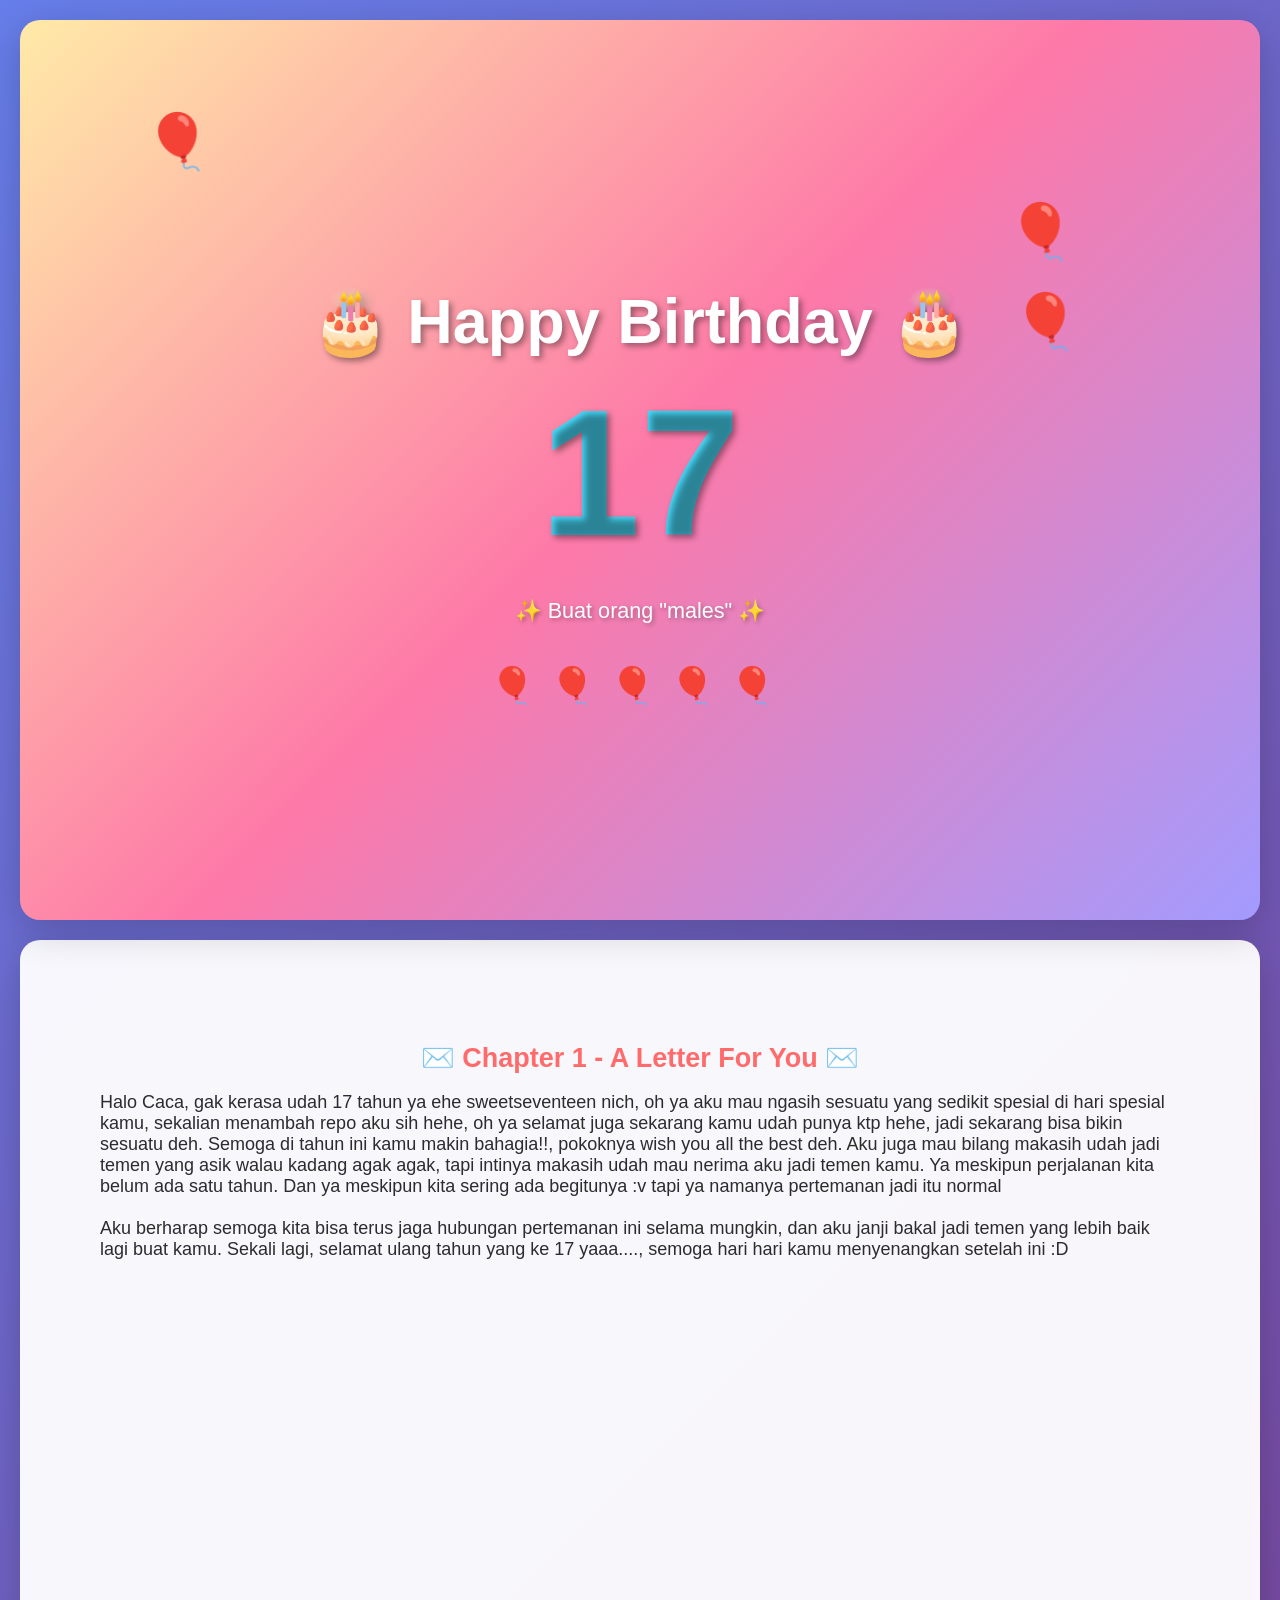
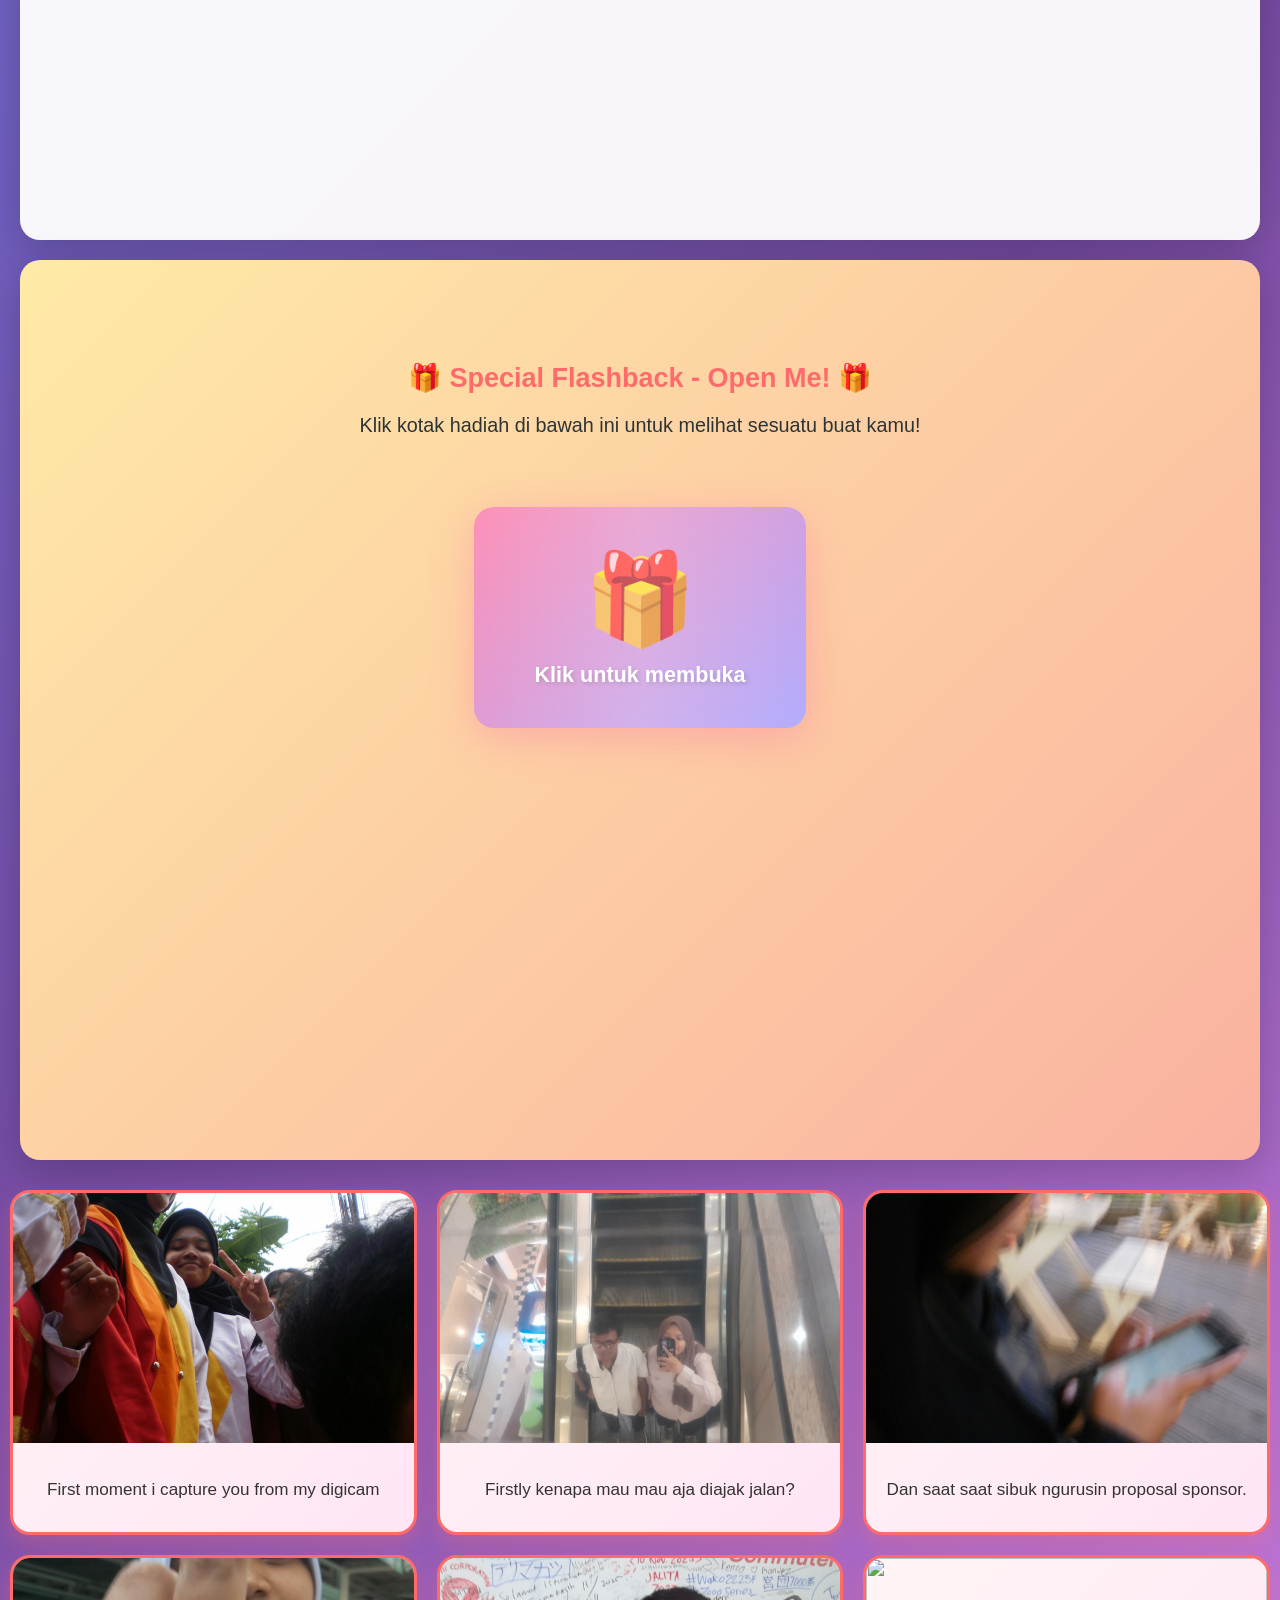
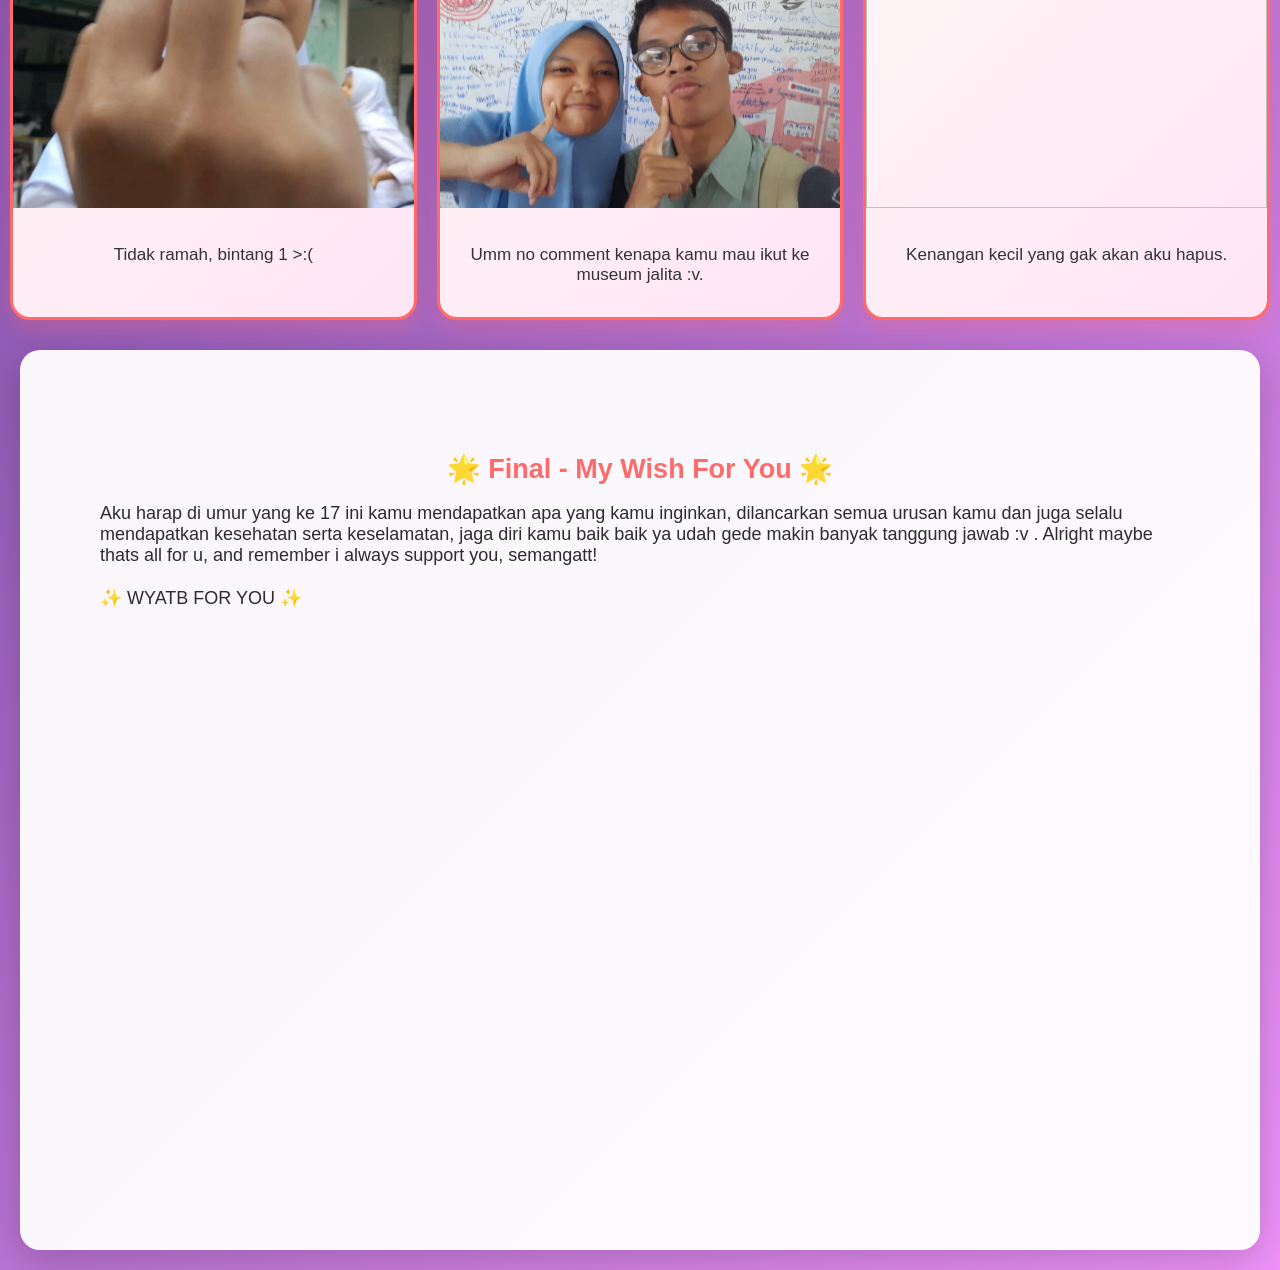
==== index.html @ 8fb4e98b "2102026-4" ====
<!DOCTYPE html>
<html lang="en">
<head>
  <meta name="viewport" content="width=device-width, initial-scale=1.0" charset="UTF-8">
  <title>Happy Birthday</title>
  <link rel="stylesheet" href="style.css">
</head>
<body>

  <section class="page cover">
    <div class="balloons">🎈</div>
    <div class="balloons">🎈</div>
    <div class="balloons">🎈</div>
    <h1 class="animated-title">🎂 Happy Birthday 🎂</h1>
    <h1 class="big-number">17</h1>
    <p class="subtitle">✨ Buat orang "males" ✨</p>
    <div class="confetti">🎈🎈🎈🎈🎈</div>
  </section>

  <section class="page">
    <h2>✉️ Chapter 1 - A Letter For You ✉️</h2>
    <p>
      Halo Caca, gak kerasa udah 17 tahun ya ehe sweetseventeen nich, oh ya aku mau ngasih sesuatu yang sedikit spesial di hari spesial kamu,
      sekalian menambah repo aku sih hehe, oh ya selamat juga sekarang kamu udah punya ktp hehe, jadi sekarang bisa bikin sesuatu deh.
      Semoga di tahun ini kamu makin bahagia!!, pokoknya wish you all the best deh.
      Aku juga mau bilang makasih udah jadi temen yang asik walau kadang agak agak, tapi intinya makasih udah mau nerima aku jadi temen kamu.
      Ya meskipun perjalanan kita belum ada satu tahun. Dan ya meskipun kita sering ada begitunya :v tapi ya namanya pertemanan jadi itu normal<br><br>
      Aku berharap semoga kita bisa terus jaga hubungan pertemanan ini selama mungkin, dan aku janji bakal jadi temen yang lebih baik lagi buat kamu.
      Sekali lagi, selamat ulang tahun yang ke 17 yaaa...., semoga hari hari kamu menyenangkan setelah ini :D
    </p>
  </section>

  <section class="page gift-section">
    <h2>🎁 Special Flashback - Open Me! 🎁</h2>
    <p class="gift-instruction">Klik kotak hadiah di bawah ini untuk melihat sesuatu buat kamu!</p>
    
    <div class="gift-container">
      <div class="gift-box" id="giftBox">
        <div class="gift-icon">🎁</div>
        <p class="gift-text">Klik untuk membuka</p>
      </div>
    </div>

    <div class="surprise-cards hidden" id="surpriseCards">
      <div class="surprise-card">
        <div class="card-emoji">💬</div>
        <h3>Kata favorit</h3>
        <p>"Males" - Jujur setiap conversation kata ini pasti muncul, dasar manusia males</p>
      </div>
      
      <div class="surprise-card">
        <div class="card-emoji">💭</div>
        <h3>Best Quote</h3>
        <p>"Gatau jangan nanya gw, gw pilih gatau karna gatau itu netral, gaada... gw itu netral kemana aja bisa"</p>
      </div>
      
      <div class="surprise-card">
        <div class="card-emoji">🎼</div>
        <h3>Top 1 music</h3>
        <p>DO YOU THINK I FORGOT HER?, ga bosen bosen apaya :v, tapi kayanya udah berubah </p>
      </div>
    </div>
  </section>


  <div class="gallery">
    <div class="card">
      <img src="foto1.jpeg">
      <p>First moment i capture you from my digicam</p>
    </div>

    <div class="card">
      <img src="foto2.jpeg">
      <p>Firstly kenapa mau mau aja diajak jalan?</p>
    </div>

    <div class="card">
      <img src="foto3.jpeg">
      <p>Dan saat saat sibuk ngurusin proposal sponsor.</p>
    </div>

    <div class="card">
      <img src="foto4.jpeg">
      <p>Tidak ramah, bintang 1 >:(</p>
    </div>

    <div class="card">
      <img src="foto5.jpeg">
      <p>Umm no comment kenapa kamu mau ikut ke museum jalita :v.</p>
    </div>

    <div class="card">
      <img src="foto6.jpg">
      <p>Kenangan kecil yang gak akan aku hapus.</p>
    </div>
  </div>
  </section>


  <section class="page final">
    <h2>🌟 Final - My Wish For You 🌟</h2>
    <p>
      Aku harap di umur yang ke 17 ini kamu mendapatkan apa yang kamu inginkan, dilancarkan semua urusan kamu
      dan juga selalu mendapatkan kesehatan serta keselamatan, jaga diri kamu baik baik ya udah gede makin banyak tanggung jawab :v
      . Alright maybe thats all for u, and remember i always support you, semangatt!
      <br><br>✨ WYATB FOR YOU ✨
    </p>
  </section>

  <script>
    // Mystery Gift Box Interaction
    const giftBox = document.getElementById('giftBox');
    const surpriseCards = document.getElementById('surpriseCards');
    let isOpened = false;

    giftBox.addEventListener('click', function() {
      if (!isOpened) {
        // Animasi gift box menghilang
        giftBox.style.transform = 'scale(0) rotate(180deg)';
        giftBox.style.opacity = '0';
        
        // Tampilkan surprise cards setelah delay
        setTimeout(() => {
          giftBox.style.display = 'none';
          surpriseCards.classList.remove('hidden');
          surpriseCards.classList.add('show');
        }, 600);
        
        isOpened = true;
      }
    });
  </script>

</body>
</html>
---- style.css ----
body {
  margin: 0;
  font-family: 'Arial', sans-serif;
  background: linear-gradient(135deg, #667eea 0%, #764ba2 50%, #f093fb 100%);
  color: #2c2c2c;
  font-size: 18px;
  overflow-x: hidden;
}

@keyframes fadeIn {
  from {
    opacity: 0;
    transform: translateY(30px);
  }
  to {
    opacity: 1;
    transform: translateY(0);
  }
}

@keyframes bounce {
  0%, 100% {
    transform: translateY(0);
  }
  50% {
    transform: translateY(-20px);
  }
}

@keyframes float {
  0%, 100% {
    transform: translateY(0px) rotate(-5deg);
  }
  50% {
    transform: translateY(-30px) rotate(5deg);
  }
}

@keyframes pulse {
  0%, 100% {
    transform: scale(1);
  }
  50% {
    transform: scale(1.1);
  }
}

/* section */
.page {
  min-height: 100vh;
  padding: 32px 20px;
  box-sizing: border-box;
  animation: fadeIn 1s ease-out;
  background: rgba(255, 255, 255, 0.95);
  margin: 10px;
  border-radius: 20px;
  box-shadow: 0 10px 40px rgba(0, 0, 0, 0.2);
}


/* cover */
.cover {
  display: flex;
  flex-direction: column;
  justify-content: center;
  align-items: center;
  text-align: center;
  position: relative;
  background: linear-gradient(135deg, #ffeaa7 0%, #fd79a8 50%, #a29bfe 100%);
}

.balloons {
  position: absolute;
  font-size: 3em;
  animation: float 3s ease-in-out infinite;
}

.balloons:nth-child(1) {
  top: 10%;
  left: 10%;
  animation-delay: 0s;
}

.balloons:nth-child(2) {
  top: 20%;
  right: 15%;
  animation-delay: 0.5s;
}

.balloons:nth-child(3) {
  top: 30%;
  left: 80%;
  animation-delay: 1s;
}

.big-number {
  font-size: 8em;
  font-weight: bold;
  background: #48dbfb;
  -webkit-background-clip: text;
  -webkit-text-fill-color: transparent;
  background-clip: text;
  margin: 0;
}

.subtitle {
  font-size: 1.2em;
  color: #fff;
  text-shadow: 2px 2px 4px rgba(0,0,0,0.3);
}

.confetti {
  font-size: 2em;
  letter-spacing: 15px;
  margin-top: 20px;
  animation: bounce 1.5s ease-in-out infinite;
}

h1 {
  font-size: 2.2em;
  margin-bottom: 10px;
  color: #fff;
  text-shadow: 3px 3px 6px rgba(0,0,0,0.4);
}

h2 {
  color: #ff6b6b;
  font-size: 1.5em;
  margin-bottom: 16px;
  text-align: center;
  font-weight: bold;
}

/* gallery */
.gallery {
  display: grid;
  grid-template-columns: 1fr;
  gap: 20px;
  margin-top: 20px;
  padding: 10px;
}

.card {
  background: linear-gradient(135deg, #fff5f5 0%, #ffe5f5 100%);
  border-radius: 20px;
  overflow: hidden;
  box-shadow: 0 8px 20px rgba(255, 107, 107, 0.3);
  transition: transform 0.3s ease, box-shadow 0.3s ease;
  border: 3px solid #ff6b6b;
}

.card:hover {
  transform: translateY(-10px) scale(1.02);
  box-shadow: 0 15px 35px rgba(255, 107, 107, 0.5);
}

.card img {
  width: 100%;
  height: 300px;
  object-fit: cover;
  transition: transform 0.3s ease;
}

.card:hover img {
  transform: scale(1.05);
}

.card p {
  padding: 15px;
  font-size: 0.95em;
  color: #333;
  font-weight: 500;
  text-align: center;
}

.hearts {
  font-size: 2em;
  letter-spacing: 10px;
  margin-top: 20px;
  animation: pulse 2s ease-in-out infinite;
}

/* TABLET */
@media (min-width: 600px) {
  .gallery {
    grid-template-columns: repeat(2, 1fr);
  }
}

/* DESKTOP (optional) */
@media (min-width: 900px) {
  .page {
    padding: 80px;
    margin: 20px;
  }

  h1 {
    font-size: 3.5em;
  }

  .gallery {
    grid-template-columns: repeat(3, 1fr);
  }

  .card img {
    height: 250px;
  }
  
  .big-number {
    font-size: 10em;
  }
}

/* Gift Box Section */
.gift-section {
  background: linear-gradient(135deg, #ffeaa7 0%, #fab1a0 100%) !important;
}

.gift-instruction {
  text-align: center;
  font-size: 1.1em;
  color: #2d3436;
  margin-bottom: 30px;
  font-weight: 500;
}

.gift-container {
  display: flex;
  justify-content: center;
  align-items: center;
  min-height: 300px;
}

.gift-box {
  background: linear-gradient(135deg, #fd79a8, #a29bfe);
  border-radius: 20px;
  padding: 40px 60px;
  cursor: pointer;
  transition: all 0.6s cubic-bezier(0.68, -0.55, 0.265, 1.55);
  box-shadow: 0 10px 40px rgba(253, 121, 168, 0.4);
  text-align: center;
  position: relative;
  overflow: hidden;
}

.gift-box::before {
  content: '';
  position: absolute;
  top: -50%;
  left: -50%;
  width: 200%;
  height: 200%;
  background: linear-gradient(45deg, transparent, rgba(255,255,255,0.3), transparent);
  transform: rotate(45deg);
  animation: shine 3s infinite;
}

@keyframes shine {
  0% {
    transform: translateX(-100%) translateY(-100%) rotate(45deg);
  }
  100% {
    transform: translateX(100%) translateY(100%) rotate(45deg);
  }
}

.gift-box:hover {
  transform: scale(1.1) rotate(5deg);
  box-shadow: 0 15px 60px rgba(253, 121, 168, 0.6);
}

.gift-icon {
  font-size: 5em;
  margin-bottom: 10px;
  animation: bounce 2s ease-in-out infinite;
}

.gift-text {
  color: white;
  font-size: 1.2em;
  font-weight: bold;
  text-shadow: 2px 2px 4px rgba(0,0,0,0.2);
  margin: 0;
}

.surprise-cards {
  display: grid;
  grid-template-columns: 1fr;
  gap: 20px;
  opacity: 0;
  transform: translateY(30px);
}

.surprise-cards.hidden {
  display: none;
}

.surprise-cards.show {
  display: grid;
  animation: fadeInUp 0.8s ease-out forwards;
}

@keyframes fadeInUp {
  from {
    opacity: 0;
    transform: translateY(30px);
  }
  to {
    opacity: 1;
    transform: translateY(0);
  }
}

.surprise-card {
  background: linear-gradient(135deg, #fff 0%, #ffe5f5 100%);
  border-radius: 15px;
  padding: 25px;
  text-align: center;
  box-shadow: 0 5px 20px rgba(0,0,0,0.1);
  border: 3px solid #fd79a8;
  transition: all 0.3s ease;
  animation: cardPop 0.5s ease-out;
  animation-fill-mode: backwards;
}

.surprise-card:nth-child(1) { animation-delay: 0.1s; }
.surprise-card:nth-child(2) { animation-delay: 0.2s; }
.surprise-card:nth-child(3) { animation-delay: 0.3s; }
.surprise-card:nth-child(4) { animation-delay: 0.4s; }

@keyframes cardPop {
  0% {
    opacity: 0;
    transform: scale(0.5) rotate(-10deg);
  }
  100% {
    opacity: 1;
    transform: scale(1) rotate(0deg);
  }
}

.surprise-card:hover {
  transform: translateY(-5px) scale(1.03);
  box-shadow: 0 10px 30px rgba(253, 121, 168, 0.3);
}

.card-emoji {
  font-size: 3em;
  margin-bottom: 15px;
}

.surprise-card h3 {
  color: #fd79a8;
  font-size: 1.3em;
  margin: 10px 0;
  text-align: center;
}

.surprise-card p {
  color: #2d3436;
  font-size: 1em;
  line-height: 1.6;
  margin: 10px 0 0 0;
}

@media (min-width: 600px) {
  .surprise-cards {
    grid-template-columns: repeat(2, 1fr);
  }
}

@media (min-width: 900px) {
  .surprise-cards {
    grid-template-columns: repeat(2, 1fr);
  }
}
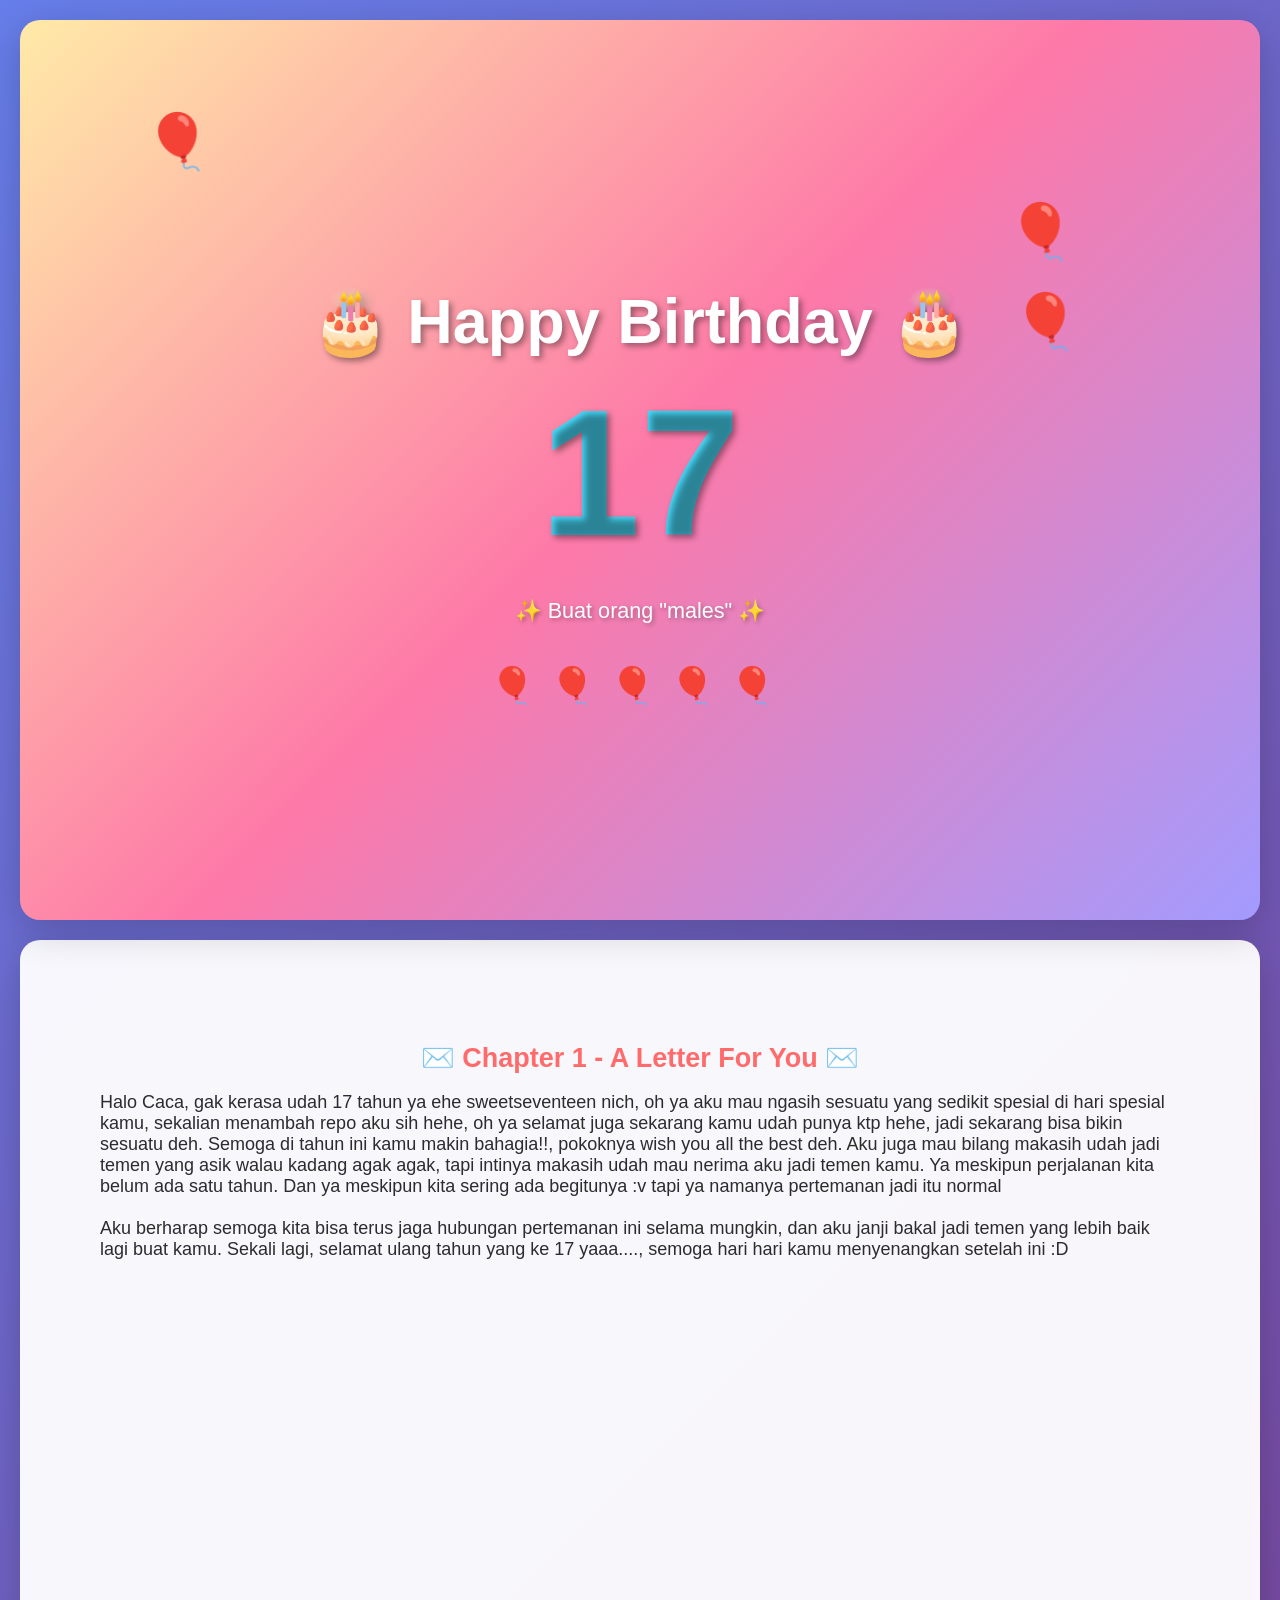
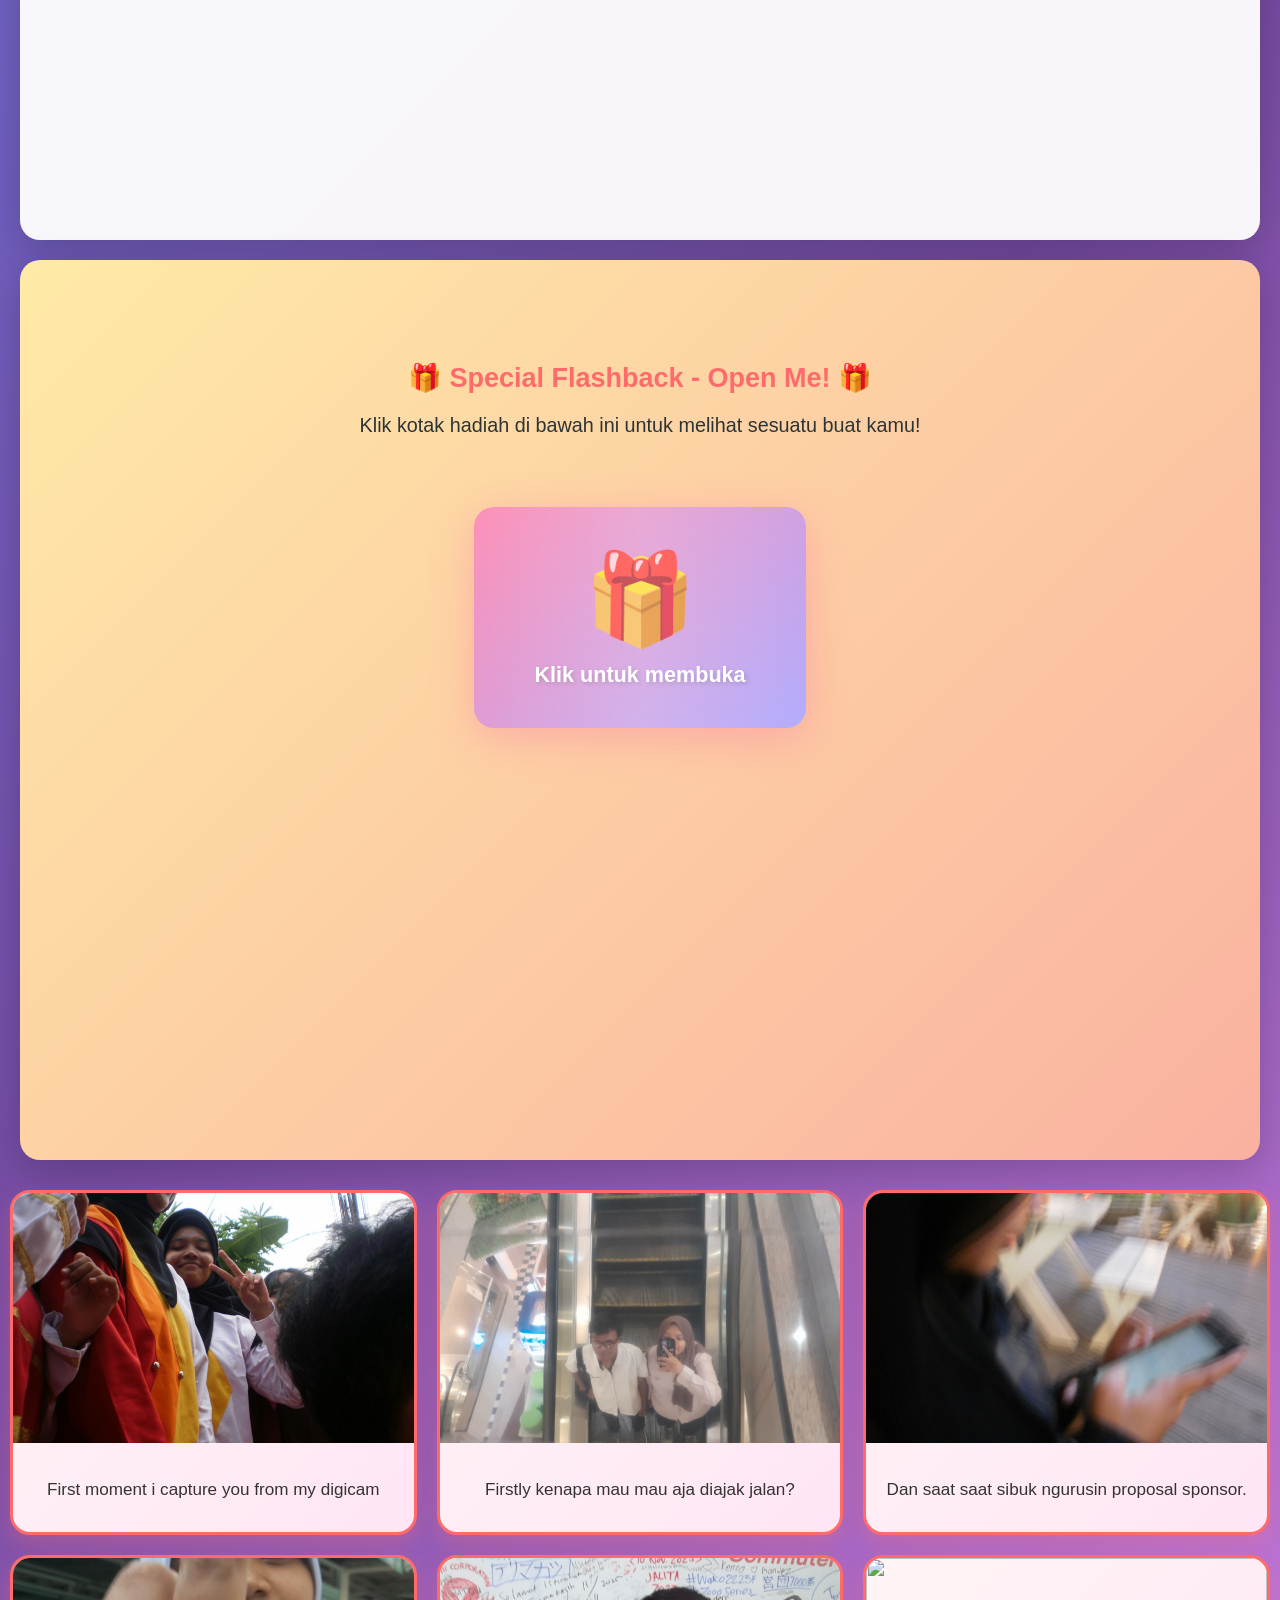
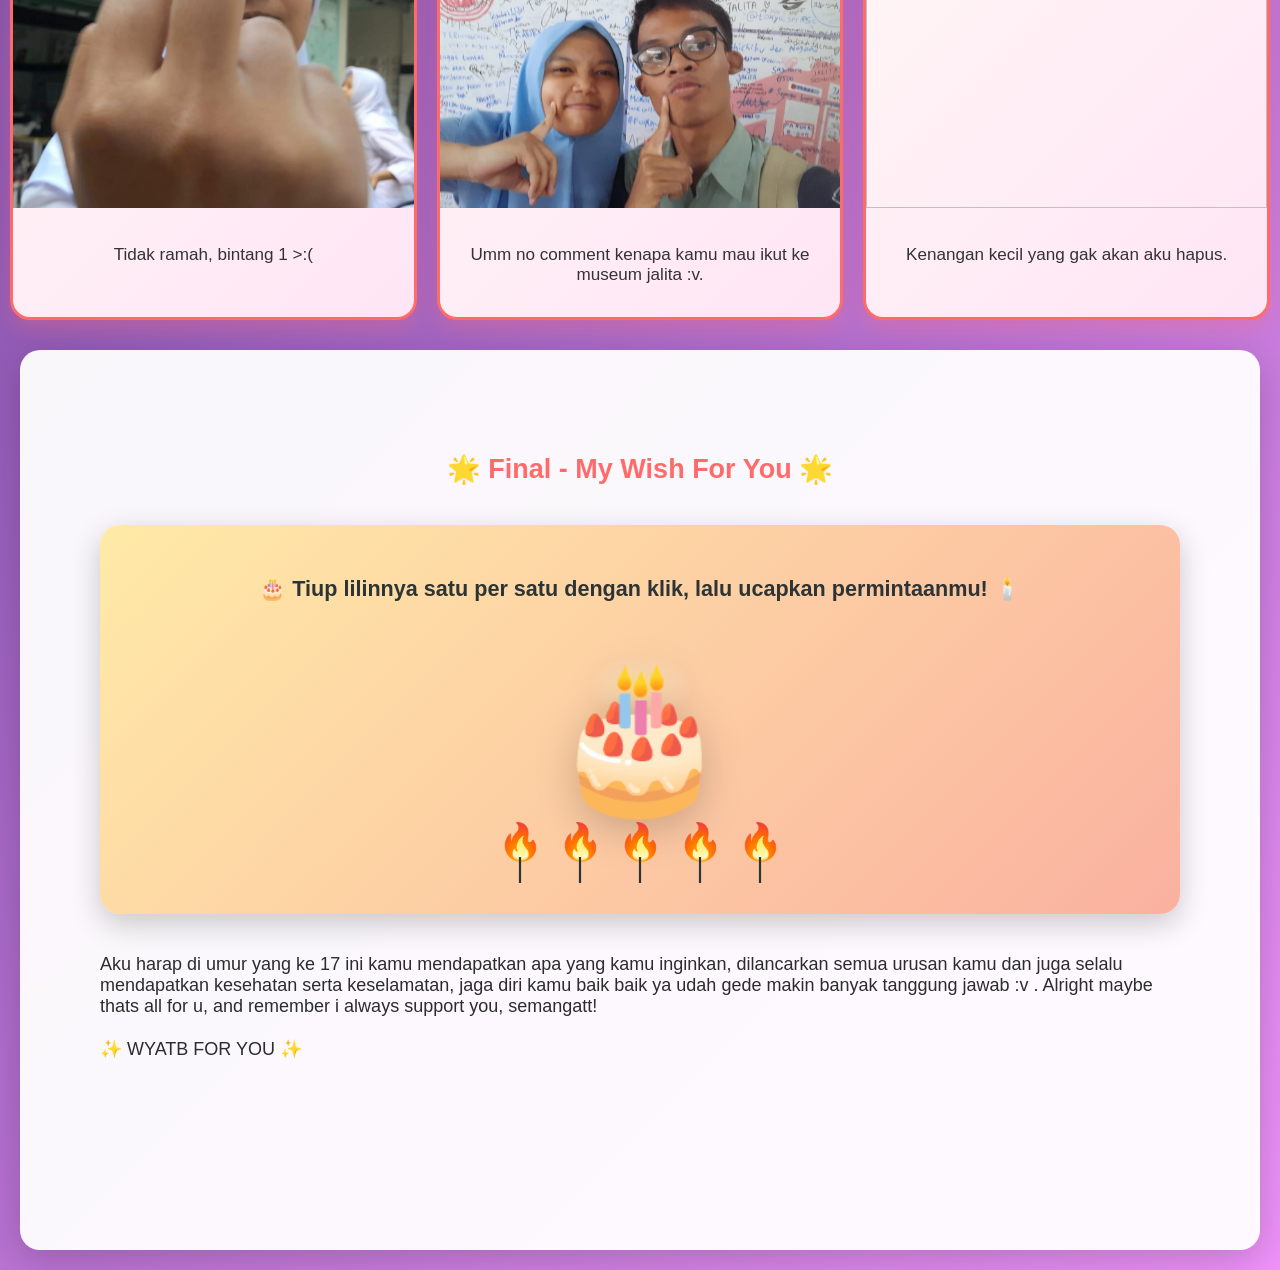
==== commit 5001a218: "2102026-6" ====
--- a/index.html
+++ b/index.html
@@ -49,7 +49,7 @@
       </div>
       
       <div class="surprise-card">
-        <div class="card-emoji">💭</div>
+        <div class="card-emoji">🗣</div>
         <h3>Best Quote</h3>
         <p>"Gatau jangan nanya gw, gw pilih gatau karna gatau itu netral, gaada... gw itu netral kemana aja bisa"</p>
       </div>
@@ -99,6 +99,43 @@
 
   <section class="page final">
     <h2>🌟 Final - My Wish For You 🌟</h2>
+    
+    <div class="cake-container">
+      <p class="cake-instruction">🎂 Tiup lilinnya satu per satu dengan klik, lalu ucapkan permintaanmu! 🕯️</p>
+      
+      <div class="birthday-cake">
+        <div class="cake-body">🎂</div>
+        <div class="candles" id="candles">
+          <div class="candle" data-id="1">
+            <div class="flame">🔥</div>
+            <div class="wick">|</div>
+          </div>
+          <div class="candle" data-id="2">
+            <div class="flame">🔥</div>
+            <div class="wick">|</div>
+          </div>
+          <div class="candle" data-id="3">
+            <div class="flame">🔥</div>
+            <div class="wick">|</div>
+          </div>
+          <div class="candle" data-id="4">
+            <div class="flame">🔥</div>
+            <div class="wick">|</div>
+          </div>
+          <div class="candle" data-id="5">
+            <div class="flame">🔥</div>
+            <div class="wick">|</div>
+          </div>
+        </div>
+      </div>
+      
+      <div class="wish-message hidden" id="wishMessage">
+        <div class="wish-text">
+          ✨ Semoga semua harapan dan impianmu tercapai! ✨
+        </div>
+      </div>
+    </div>
+
     <p>
       Aku harap di umur yang ke 17 ini kamu mendapatkan apa yang kamu inginkan, dilancarkan semua urusan kamu
       dan juga selalu mendapatkan kesehatan serta keselamatan, jaga diri kamu baik baik ya udah gede makin banyak tanggung jawab :v
@@ -129,6 +166,44 @@
         isOpened = true;
       }
     });
+
+    // Birthday Candles Interaction
+    const candles = document.querySelectorAll('.candle');
+    const wishMessage = document.getElementById('wishMessage');
+    let candlesBlown = 0;
+    const totalCandles = candles.length;
+
+    candles.forEach(candle => {
+      candle.addEventListener('click', function() {
+        if (!this.classList.contains('blown')) {
+          // Matikan lilin
+          const flame = this.querySelector('.flame');
+          flame.style.opacity = '0';
+          flame.style.transform = 'scale(0)';
+          this.classList.add('blown');
+          
+          // Tambah efek smoke
+          const smoke = document.createElement('div');
+          smoke.className = 'smoke';
+          smoke.textContent = '💨';
+          this.appendChild(smoke);
+          
+          setTimeout(() => {
+            smoke.remove();
+          }, 1000);
+          
+          candlesBlown++;
+          
+          // Cek apakah semua lilin sudah ditiup
+          if (candlesBlown === totalCandles) {
+            setTimeout(() => {
+              wishMessage.classList.remove('hidden');
+              wishMessage.classList.add('show');
+            }, 500);
+          }
+        }
+      });
+    });
   </script>
 
 </body>
--- a/style.css
+++ b/style.css
@@ -374,3 +374,161 @@
     grid-template-columns: repeat(2, 1fr);
   }
 }
+
+/* Birthday Cake & Candles */
+.cake-container {
+  text-align: center;
+  margin: 40px 0;
+  padding: 30px;
+  background: linear-gradient(135deg, #ffeaa7, #fab1a0);
+  border-radius: 20px;
+  box-shadow: 0 10px 30px rgba(0,0,0,0.2);
+}
+
+.cake-instruction {
+  font-size: 1.2em;
+  color: #2d3436;
+  font-weight: 600;
+  margin-bottom: 30px;
+  animation: pulse 2s ease-in-out infinite;
+}
+
+.birthday-cake {
+  display: flex;
+  flex-direction: column;
+  align-items: center;
+  margin: 20px 0;
+}
+
+.cake-body {
+  font-size: 8em;
+  margin-top: 20px;
+  filter: drop-shadow(0 10px 20px rgba(0,0,0,0.2));
+}
+
+.candles {
+  display: flex;
+  gap: 15px;
+  margin-bottom: -20px;
+  z-index: 2;
+}
+
+.candle {
+  display: flex;
+  flex-direction: column;
+  align-items: center;
+  cursor: pointer;
+  transition: transform 0.3s ease;
+  position: relative;
+}
+
+.candle:hover {
+  transform: scale(1.2);
+}
+
+.flame {
+  font-size: 2em;
+  transition: all 0.5s ease;
+  animation: flicker 0.3s ease-in-out infinite alternate;
+}
+
+@keyframes flicker {
+  0% {
+    transform: scale(1) translateY(0);
+    opacity: 1;
+  }
+  100% {
+    transform: scale(1.1) translateY(-2px);
+    opacity: 0.9;
+  }
+}
+
+.candle.blown .flame {
+  animation: none;
+}
+
+.wick {
+  font-size: 1.5em;
+  color: #2d3436;
+  margin-top: -10px;
+}
+
+.smoke {
+  position: absolute;
+  top: -20px;
+  font-size: 1.5em;
+  animation: smokeRise 1s ease-out forwards;
+  pointer-events: none;
+}
+
+@keyframes smokeRise {
+  0% {
+    opacity: 1;
+    transform: translateY(0) scale(1);
+  }
+  100% {
+    opacity: 0;
+    transform: translateY(-30px) scale(1.5);
+  }
+}
+
+.wish-message {
+  margin-top: 30px;
+  padding: 25px;
+  background: linear-gradient(135deg, #fff, #ffe5f5);
+  border-radius: 15px;
+  border: 3px solid #fd79a8;
+  box-shadow: 0 10px 30px rgba(253, 121, 168, 0.3);
+  opacity: 0;
+  transform: scale(0.8);
+  transition: all 0.8s cubic-bezier(0.68, -0.55, 0.265, 1.55);
+}
+
+.wish-message.hidden {
+  display: none;
+}
+
+.wish-message.show {
+  display: block;
+  opacity: 1;
+  transform: scale(1);
+  animation: wishPop 0.8s ease-out;
+}
+
+@keyframes wishPop {
+  0% {
+    transform: scale(0.5) rotate(-5deg);
+  }
+  50% {
+    transform: scale(1.1) rotate(2deg);
+  }
+  100% {
+    transform: scale(1) rotate(0deg);
+  }
+}
+
+.wish-text {
+  font-size: 1.5em;
+  color: #fd79a8;
+  font-weight: bold;
+  text-shadow: 2px 2px 4px rgba(0,0,0,0.1);
+}
+
+@media (max-width: 600px) {
+  .cake-body {
+    font-size: 5em;
+  }
+  
+  .candles {
+    gap: 10px;
+  }
+  
+  .flame {
+    font-size: 1.5em;
+  }
+  
+  .wish-text {
+    font-size: 1.2em;
+  }
+}
+
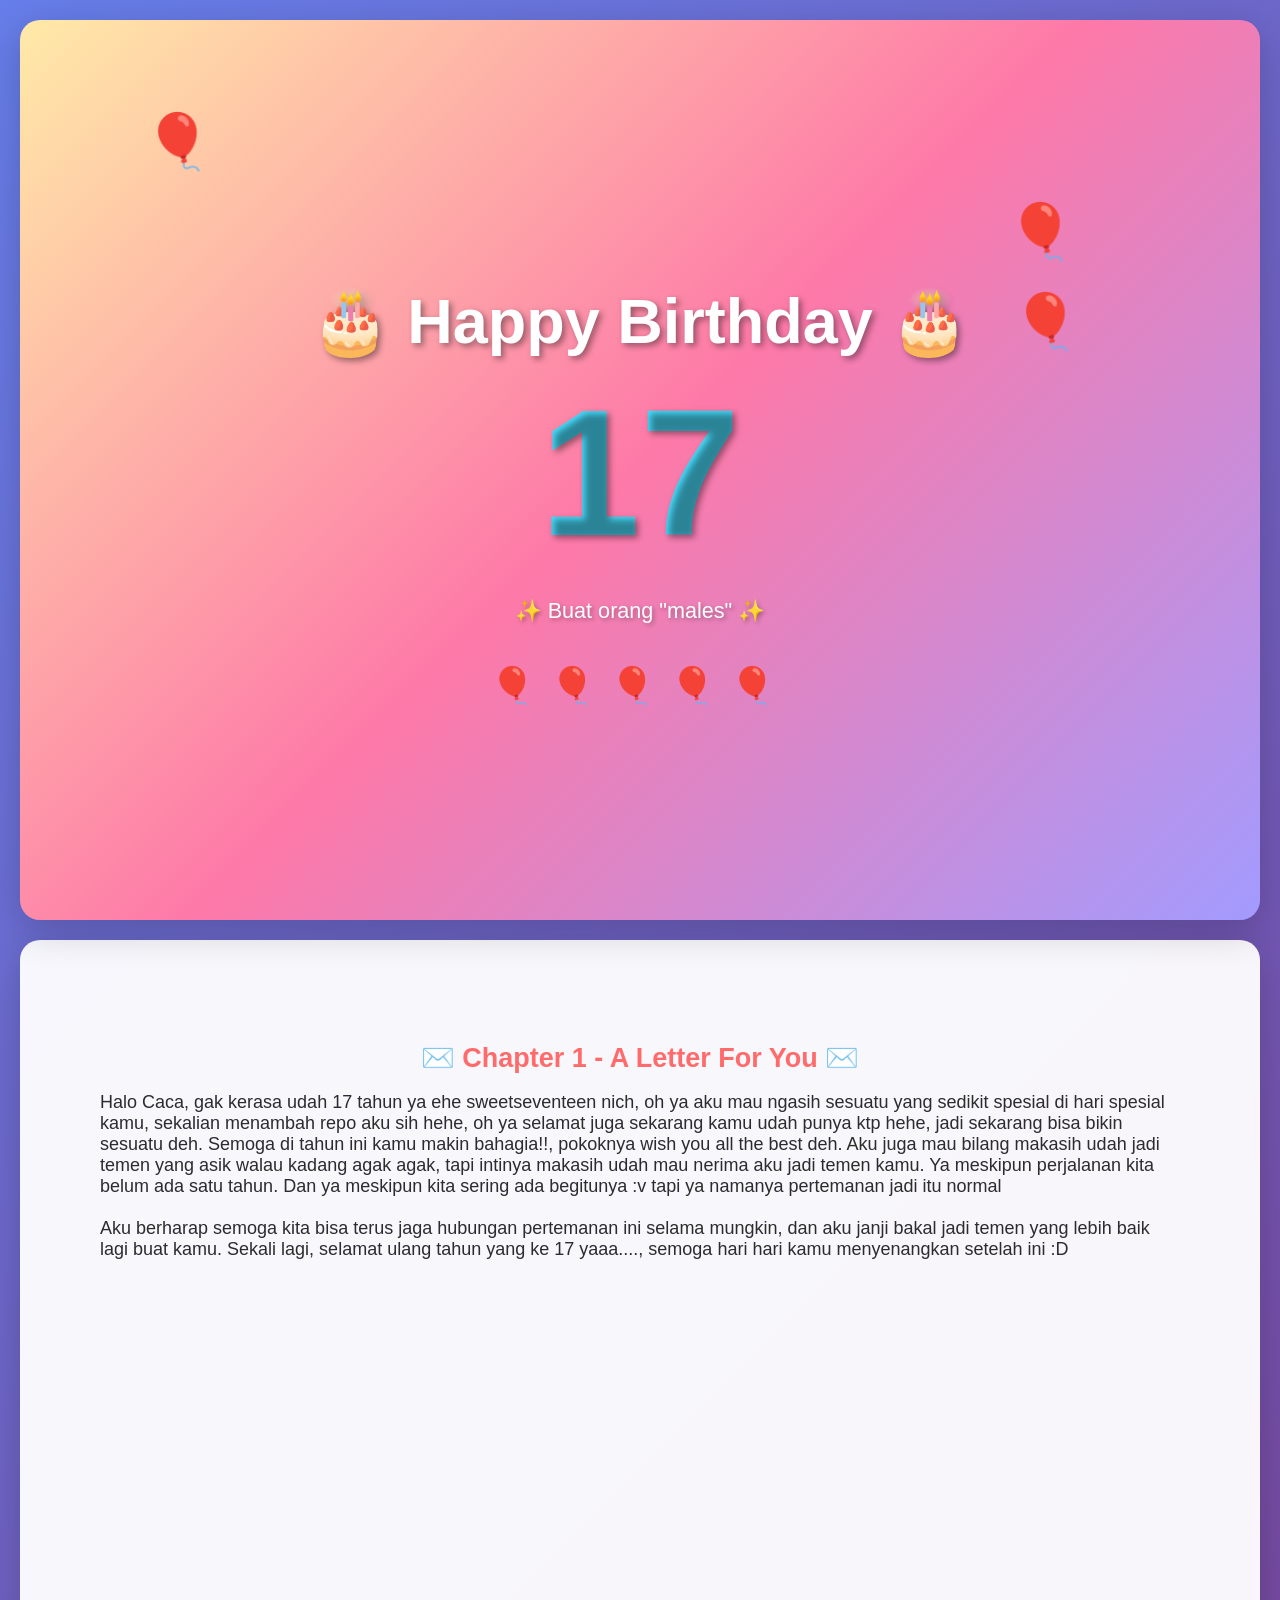
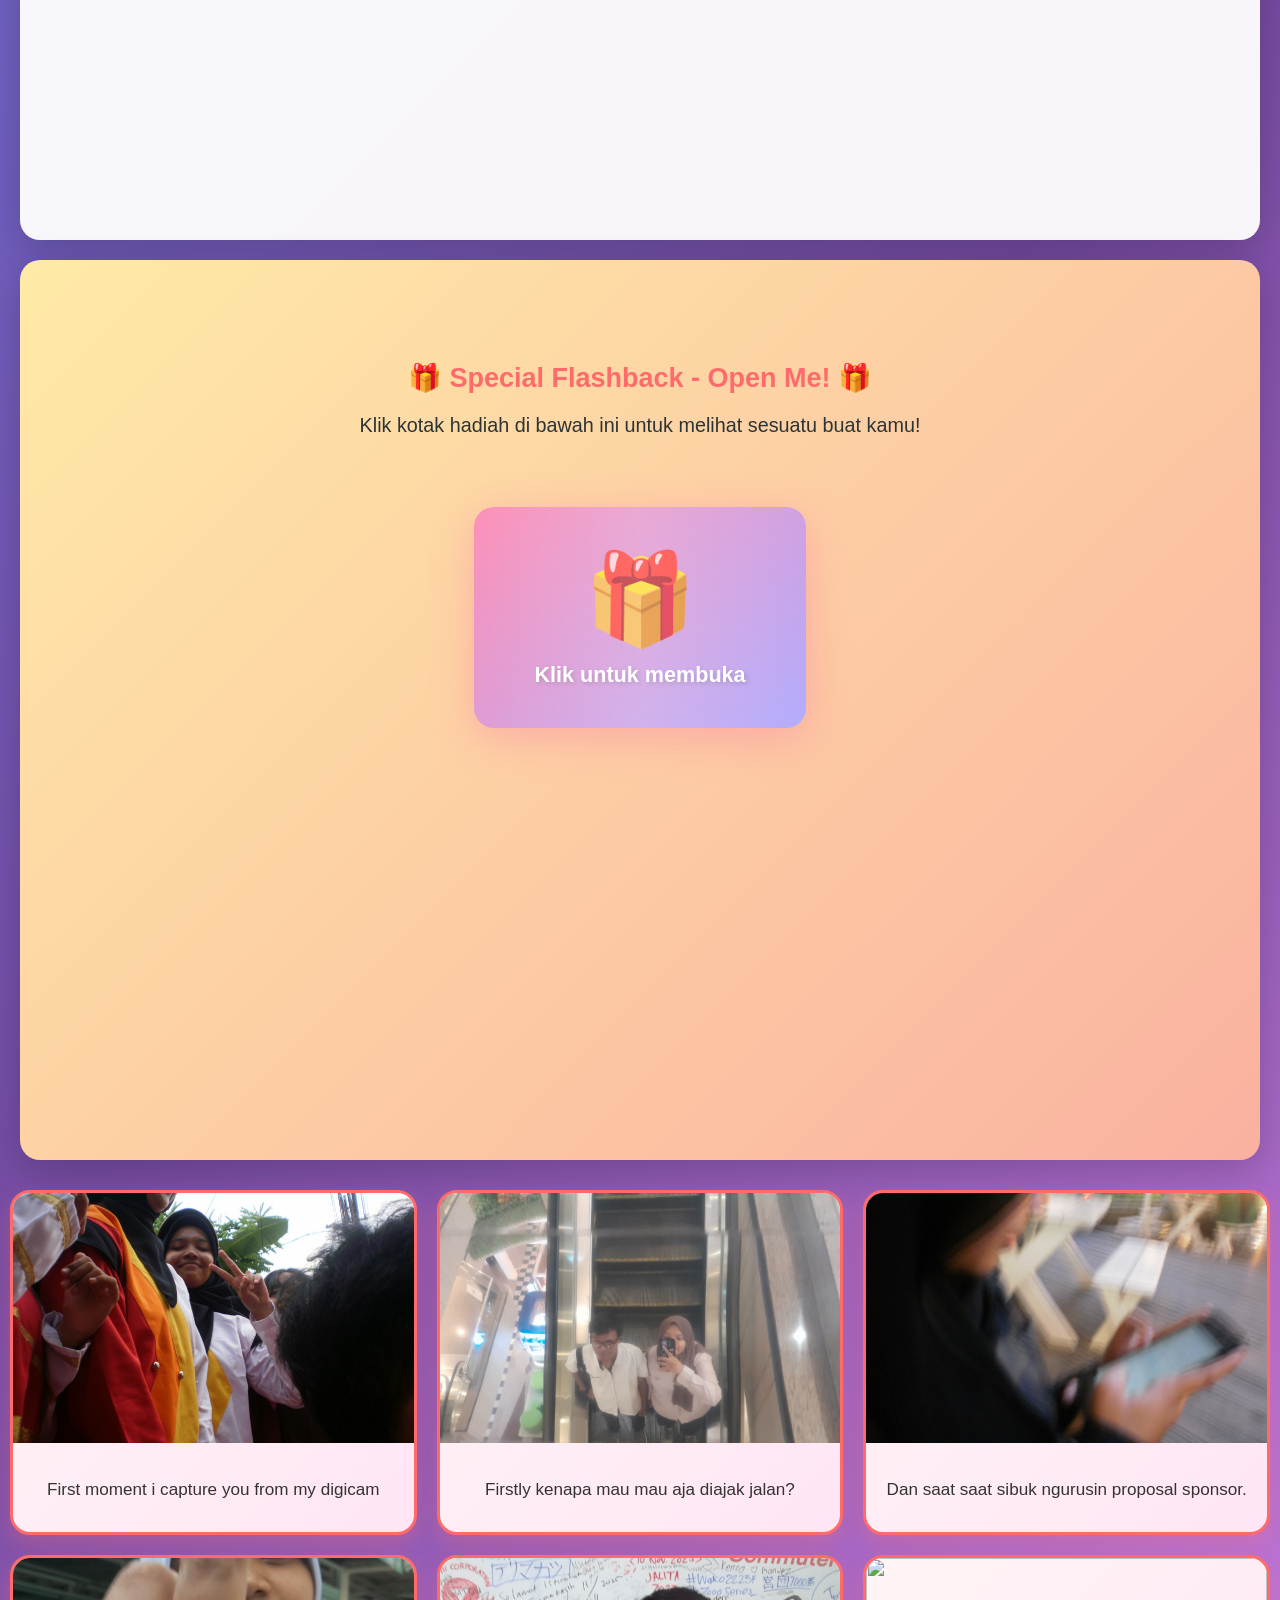
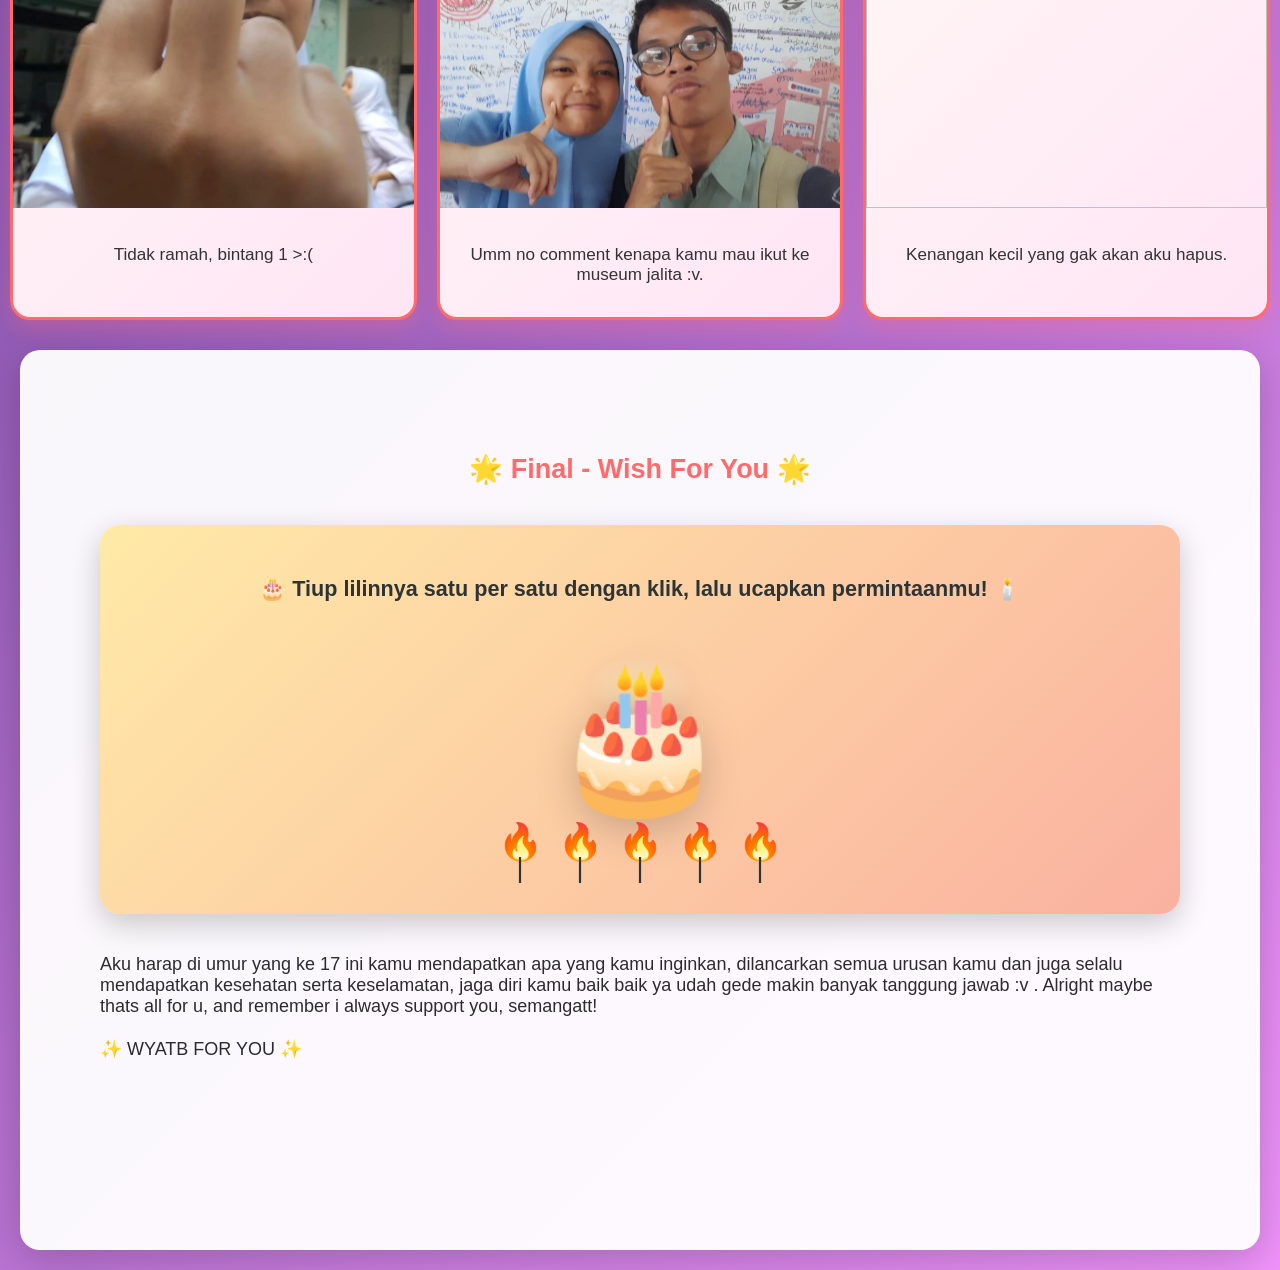
==== commit 96f8553a: "2102026-7" ====
--- a/index.html
+++ b/index.html
@@ -98,7 +98,7 @@
 
 
   <section class="page final">
-    <h2>🌟 Final - My Wish For You 🌟</h2>
+    <h2>🌟 Final - Wish For You 🌟</h2>
     
     <div class="cake-container">
       <p class="cake-instruction">🎂 Tiup lilinnya satu per satu dengan klik, lalu ucapkan permintaanmu! 🕯️</p>
--- a/style.css
+++ b/style.css
@@ -390,7 +390,6 @@
   color: #2d3436;
   font-weight: 600;
   margin-bottom: 30px;
-  animation: pulse 2s ease-in-out infinite;
 }
 
 .birthday-cake {
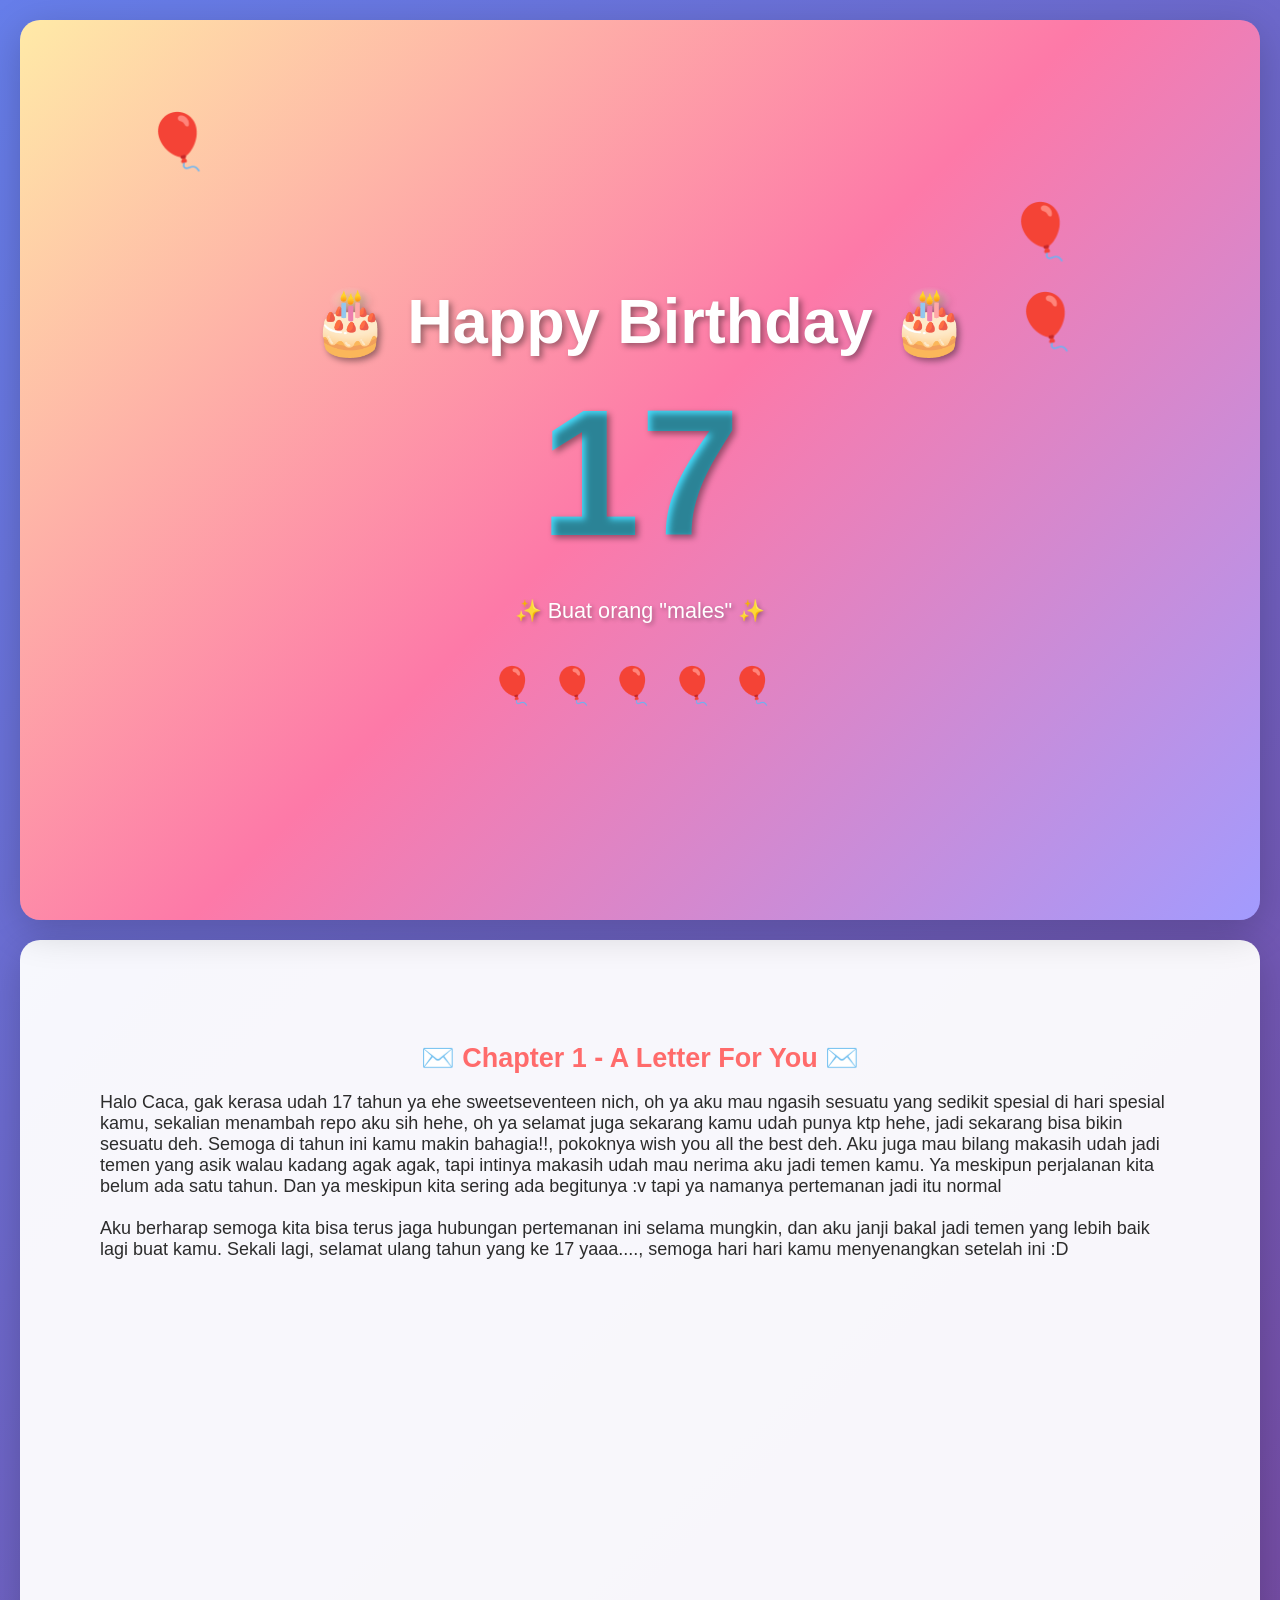
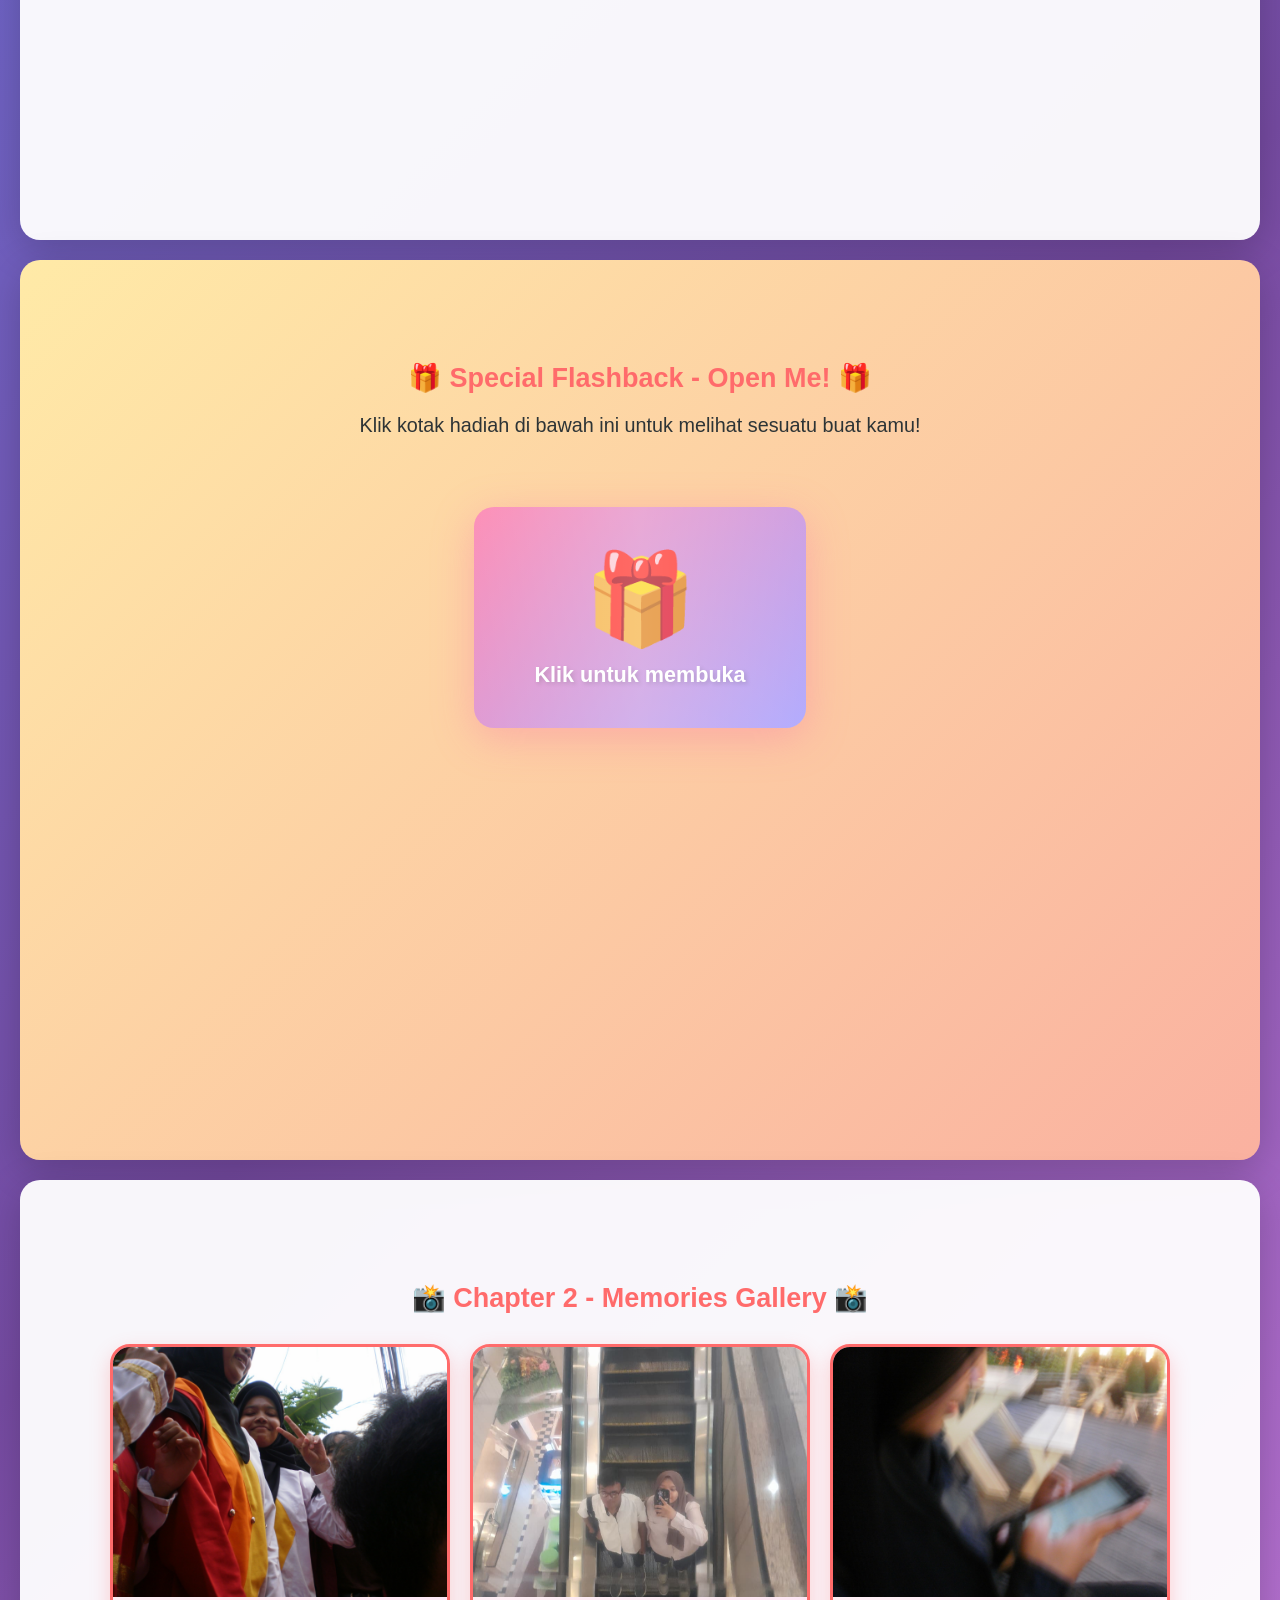
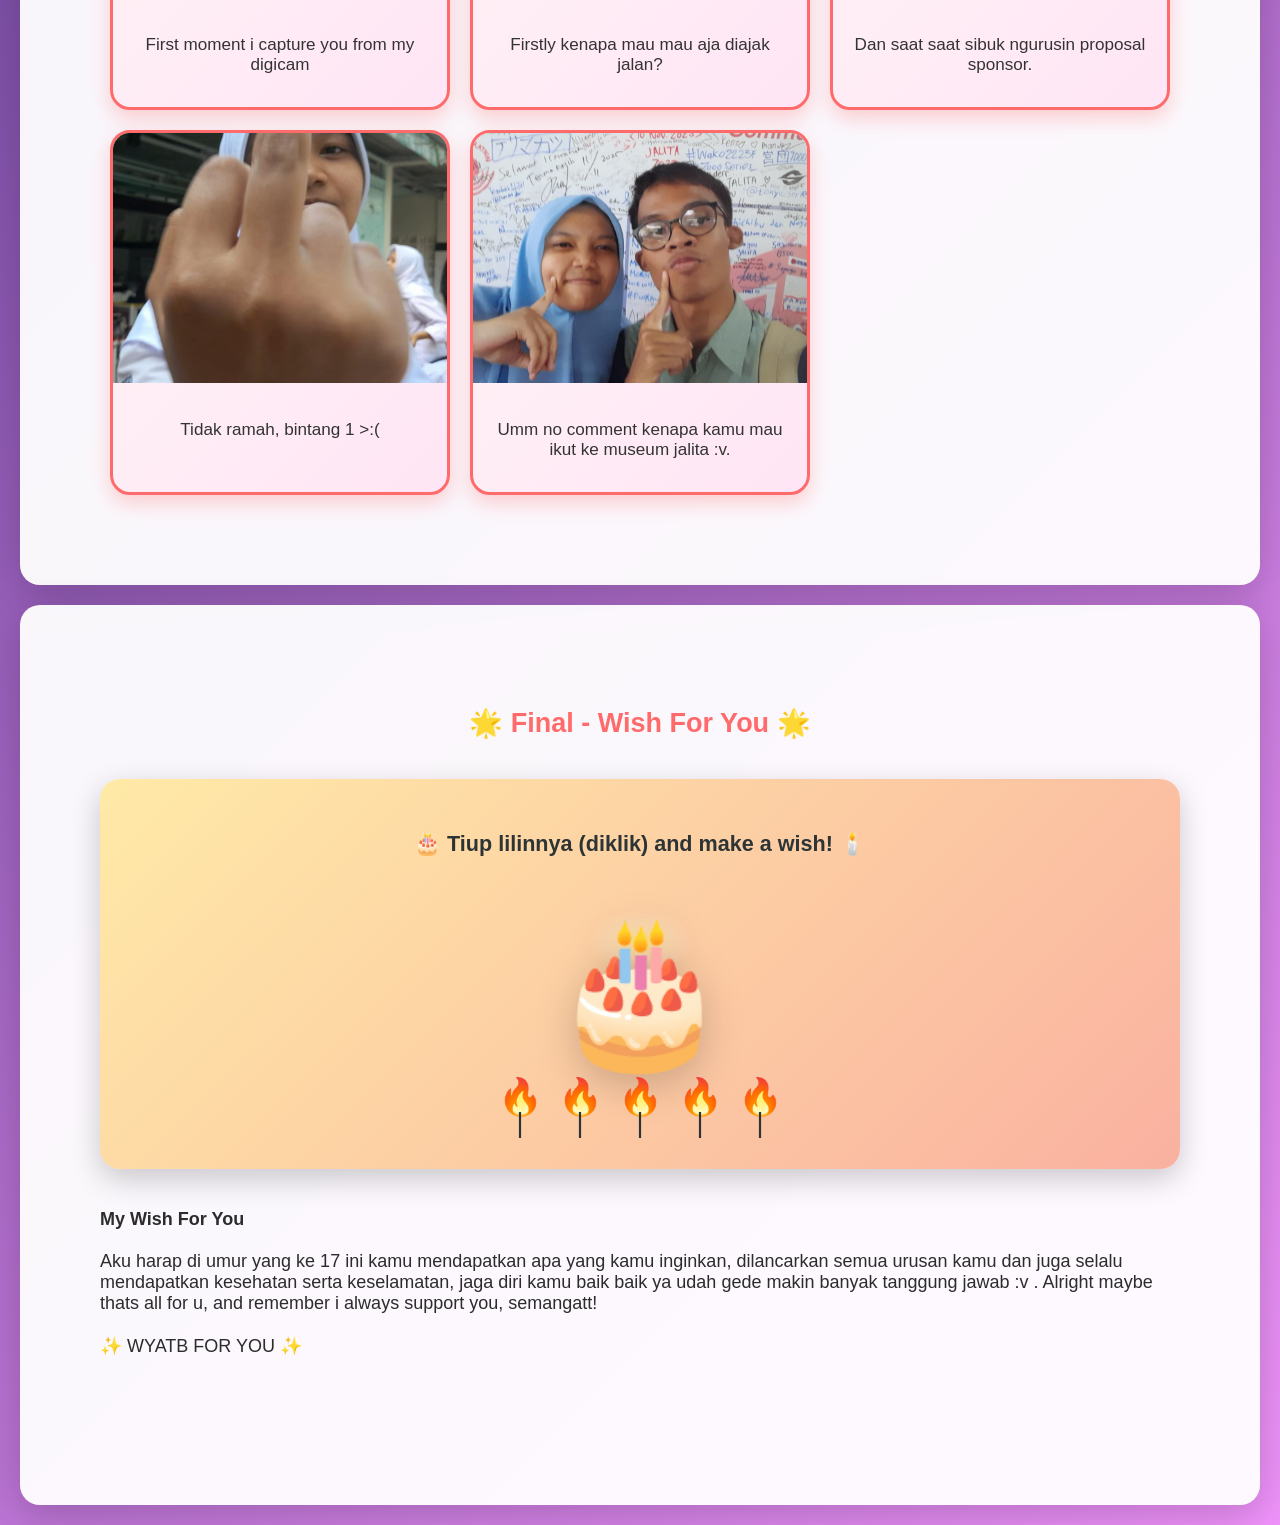
==== commit 26f1b4cf: "2102026-8" ====
--- a/index.html
+++ b/index.html
@@ -62,7 +62,8 @@
     </div>
   </section>
 
-
+  <section class="page gallery-section">
+  <h2>📸 Chapter 2 - Memories Gallery 📸</h2>
   <div class="gallery">
     <div class="card">
       <img src="foto1.jpeg">
@@ -87,11 +88,6 @@
     <div class="card">
       <img src="foto5.jpeg">
       <p>Umm no comment kenapa kamu mau ikut ke museum jalita :v.</p>
-    </div>
-
-    <div class="card">
-      <img src="foto6.jpg">
-      <p>Kenangan kecil yang gak akan aku hapus.</p>
     </div>
   </div>
   </section>
@@ -101,7 +97,7 @@
     <h2>🌟 Final - Wish For You 🌟</h2>
     
     <div class="cake-container">
-      <p class="cake-instruction">🎂 Tiup lilinnya satu per satu dengan klik, lalu ucapkan permintaanmu! 🕯️</p>
+      <p class="cake-instruction">🎂 Tiup lilinnya (diklik) and make a wish! 🕯️</p>
       
       <div class="birthday-cake">
         <div class="cake-body">🎂</div>
@@ -131,12 +127,13 @@
       
       <div class="wish-message hidden" id="wishMessage">
         <div class="wish-text">
-          ✨ Semoga semua harapan dan impianmu tercapai! ✨
+          ✨ Hope your wish will become true! ✨
         </div>
       </div>
     </div>
 
     <p>
+      <strong>My Wish For You</strong><br><br>
       Aku harap di umur yang ke 17 ini kamu mendapatkan apa yang kamu inginkan, dilancarkan semua urusan kamu
       dan juga selalu mendapatkan kesehatan serta keselamatan, jaga diri kamu baik baik ya udah gede makin banyak tanggung jawab :v
       . Alright maybe thats all for u, and remember i always support you, semangatt!
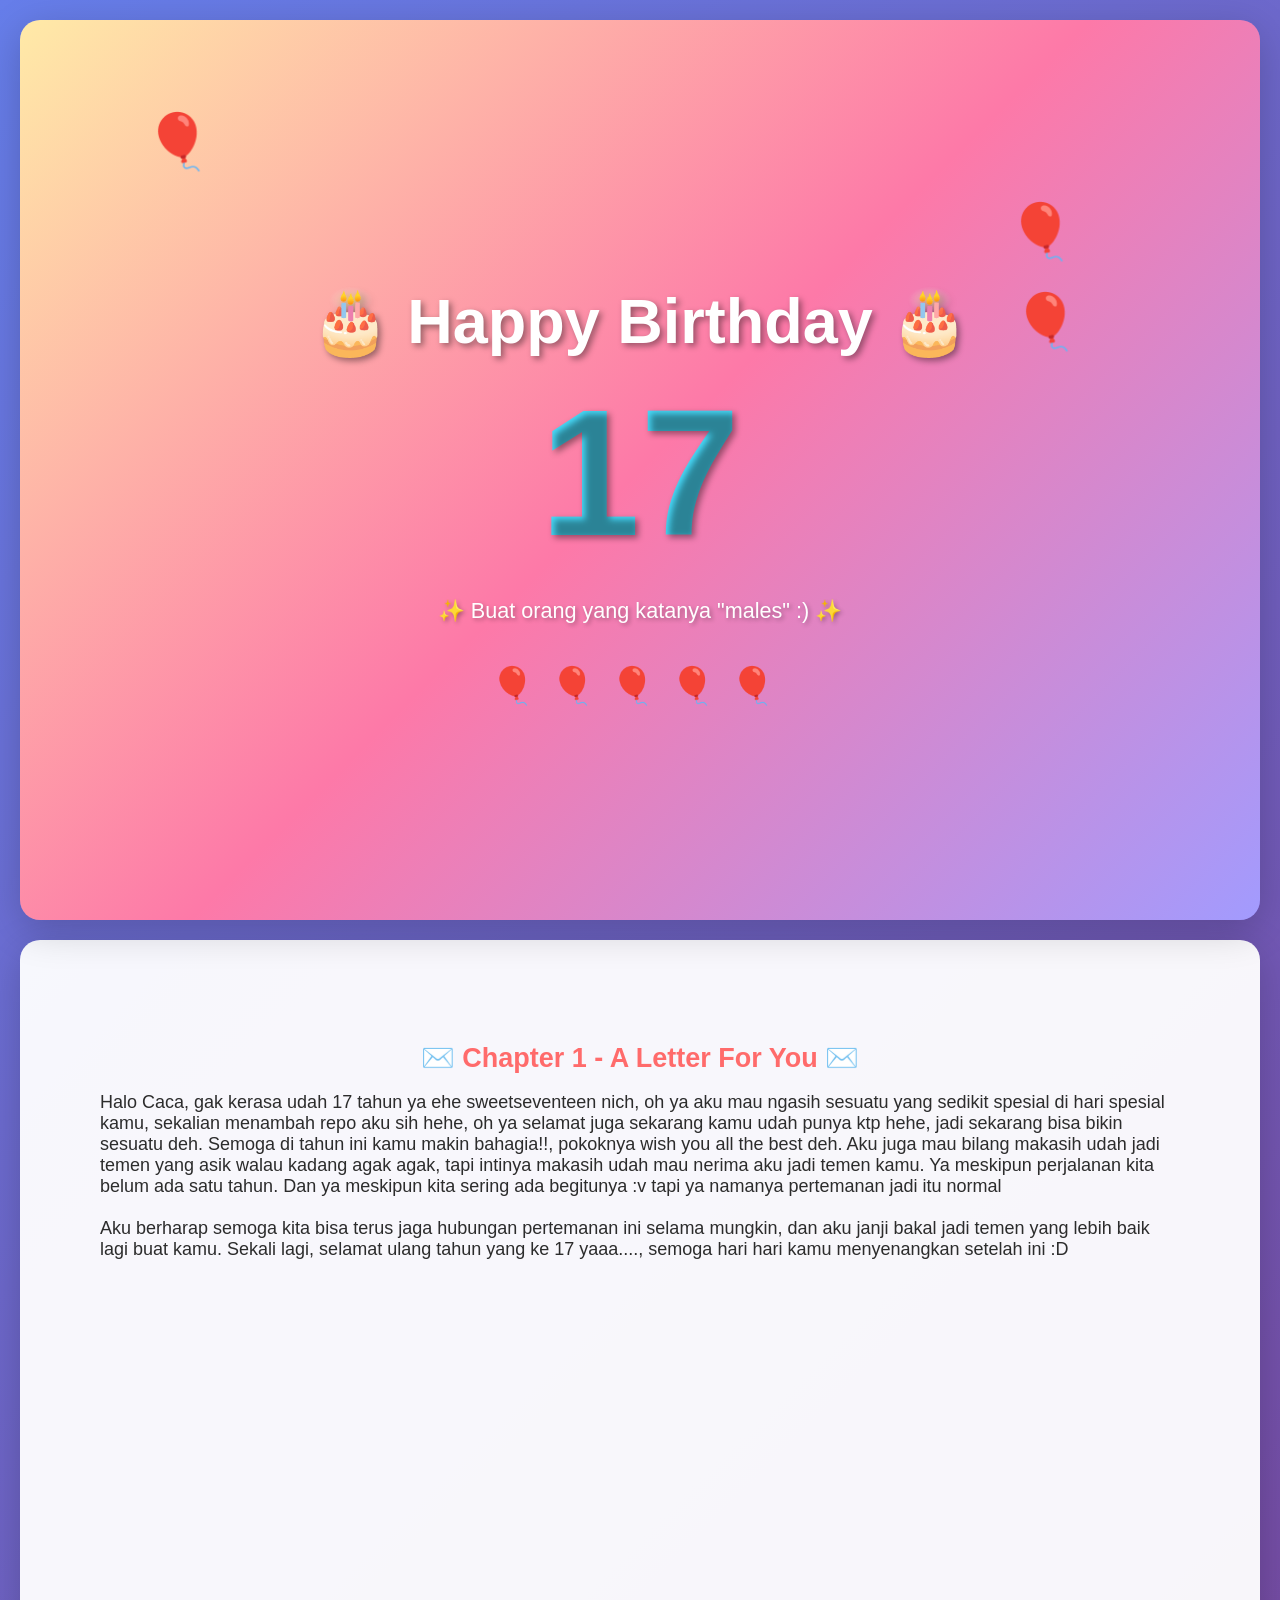
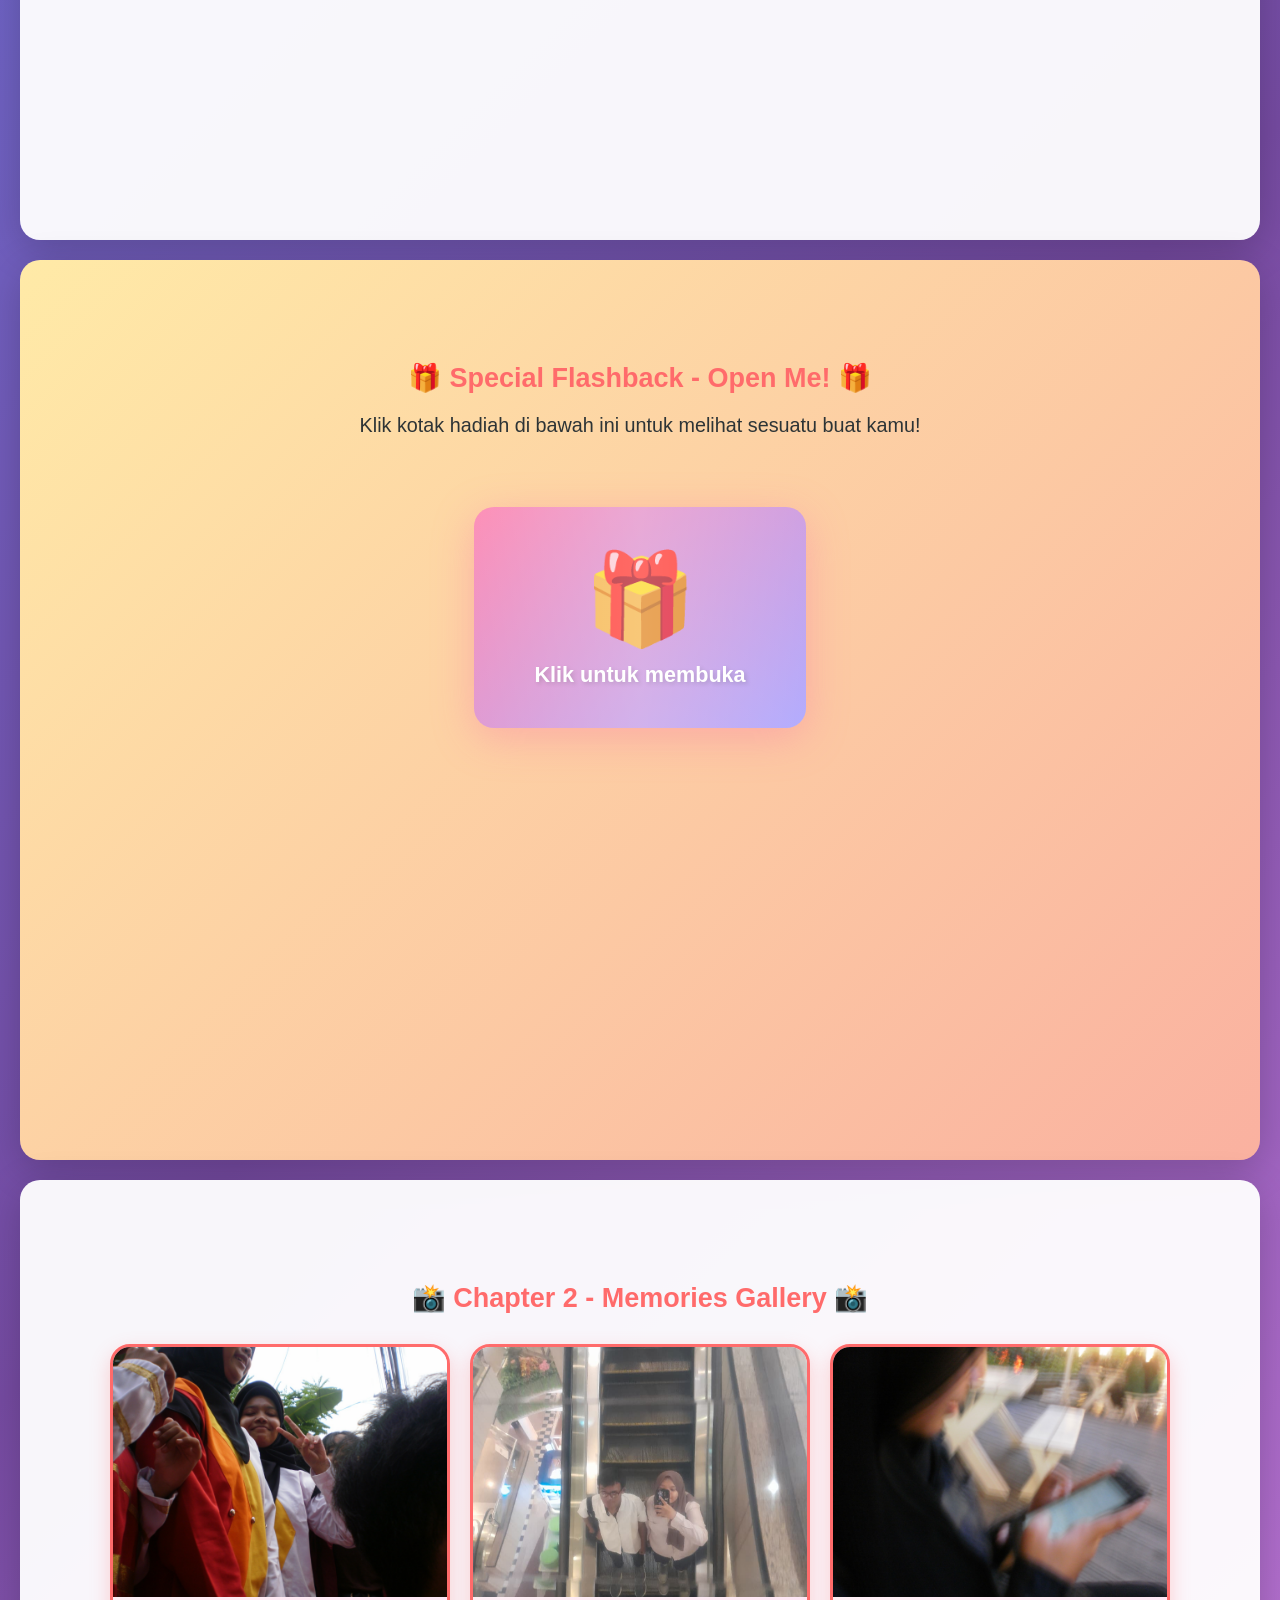
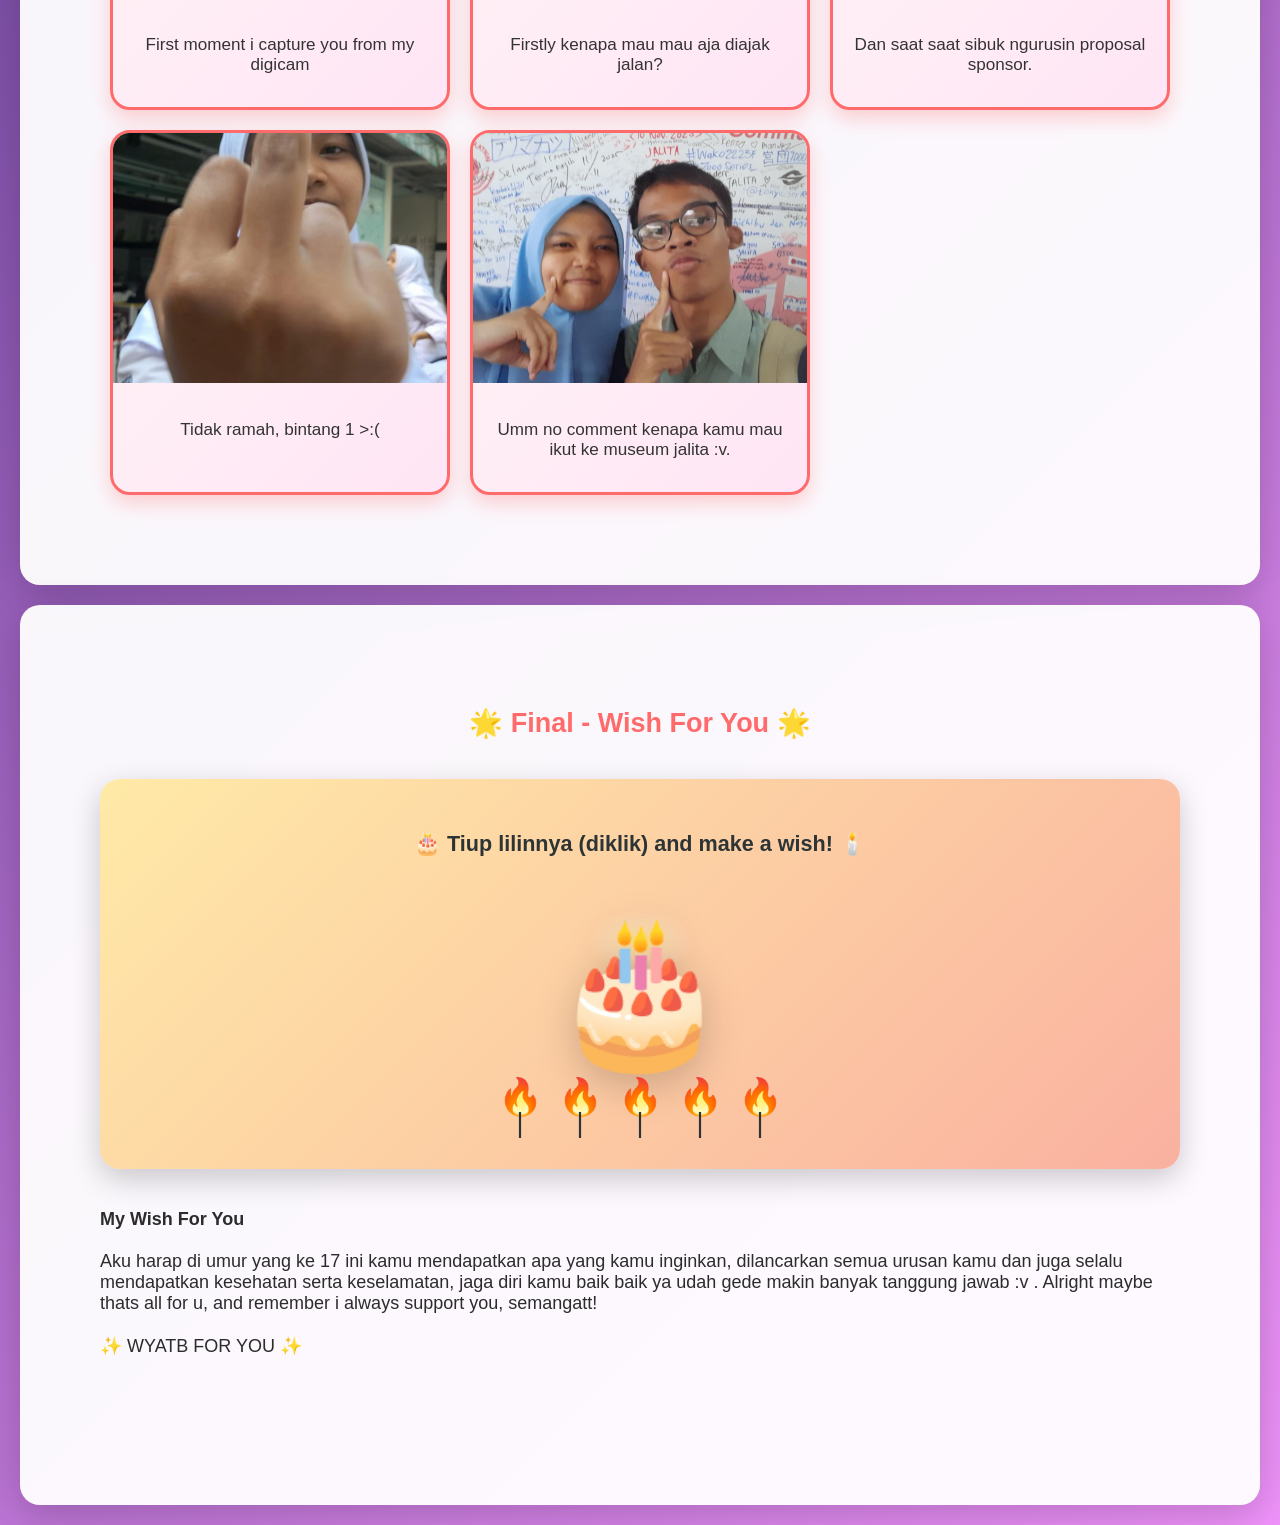
==== commit 929bf098: "2102026-9" ====
--- a/index.html
+++ b/index.html
@@ -13,7 +13,7 @@
     <div class="balloons">🎈</div>
     <h1 class="animated-title">🎂 Happy Birthday 🎂</h1>
     <h1 class="big-number">17</h1>
-    <p class="subtitle">✨ Buat orang "males" ✨</p>
+    <p class="subtitle">✨ Buat orang yang katanya "males" :) ✨</p>
     <div class="confetti">🎈🎈🎈🎈🎈</div>
   </section>
 
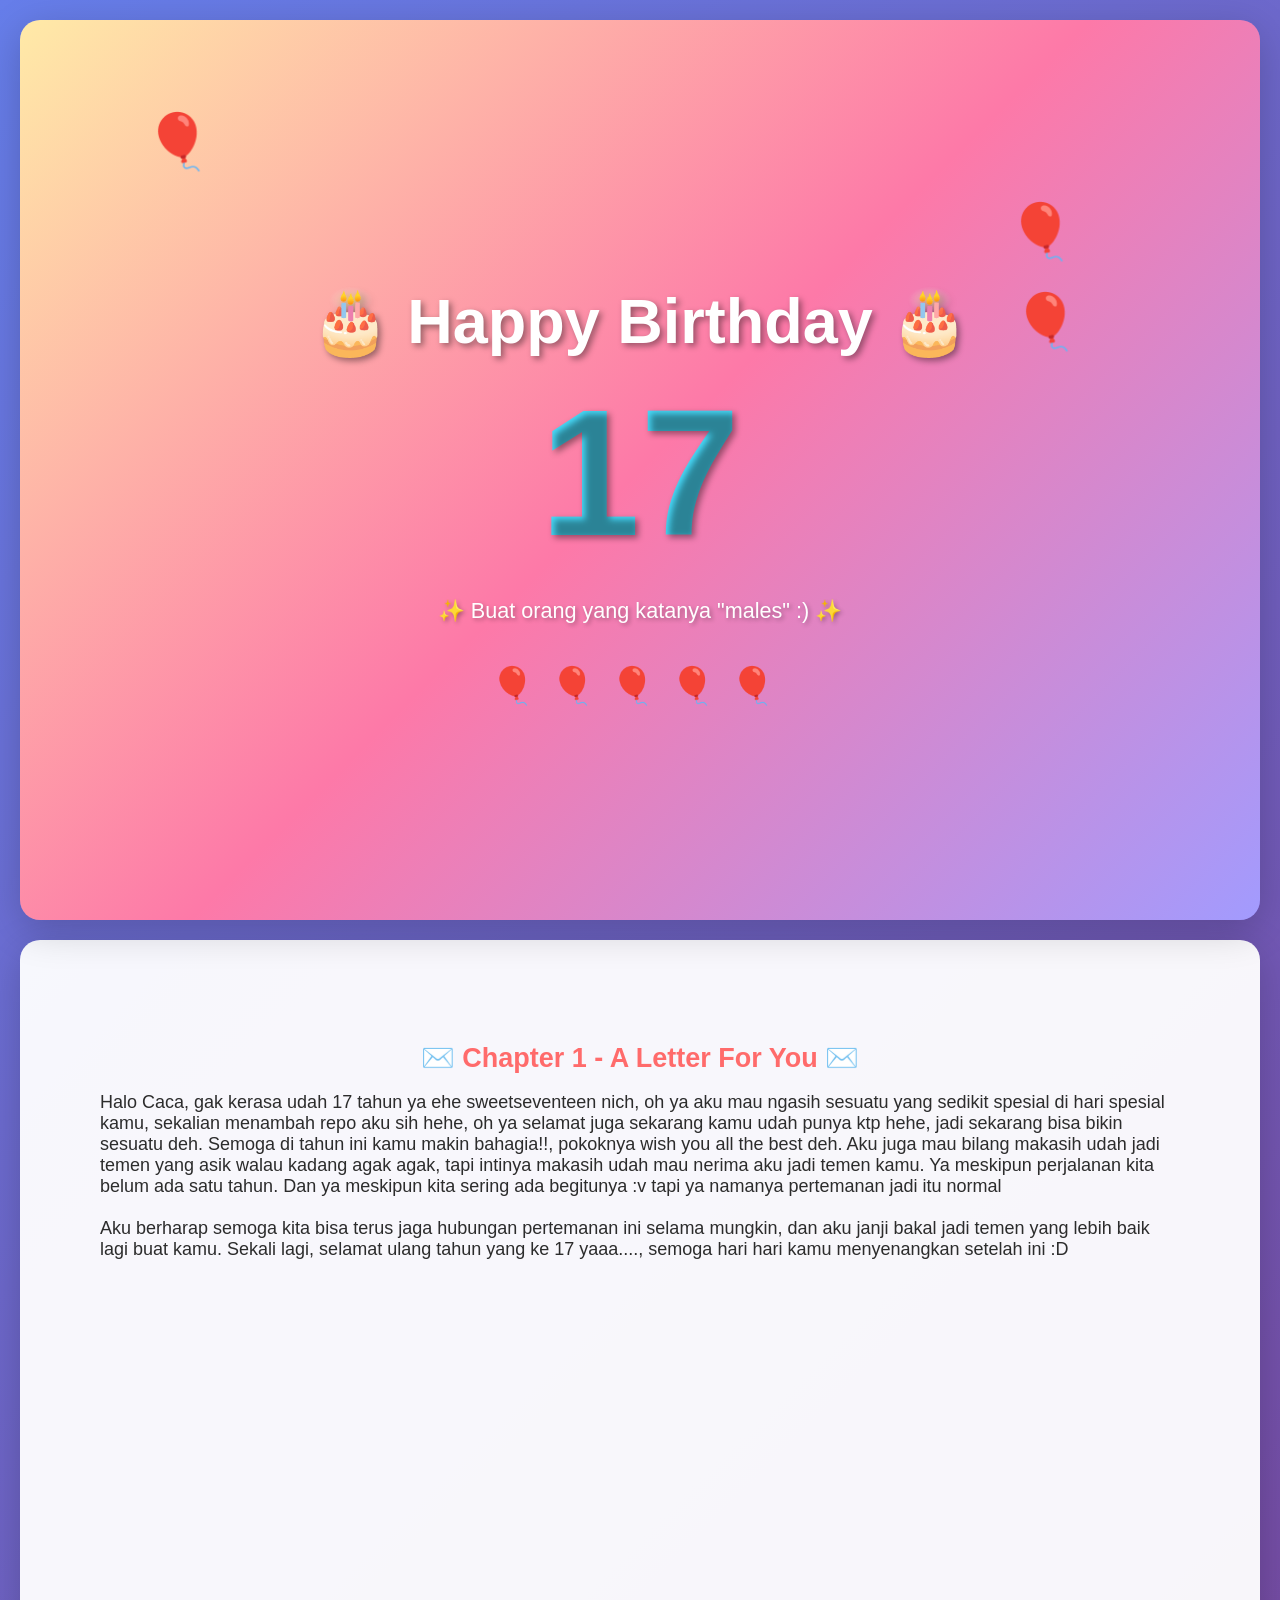
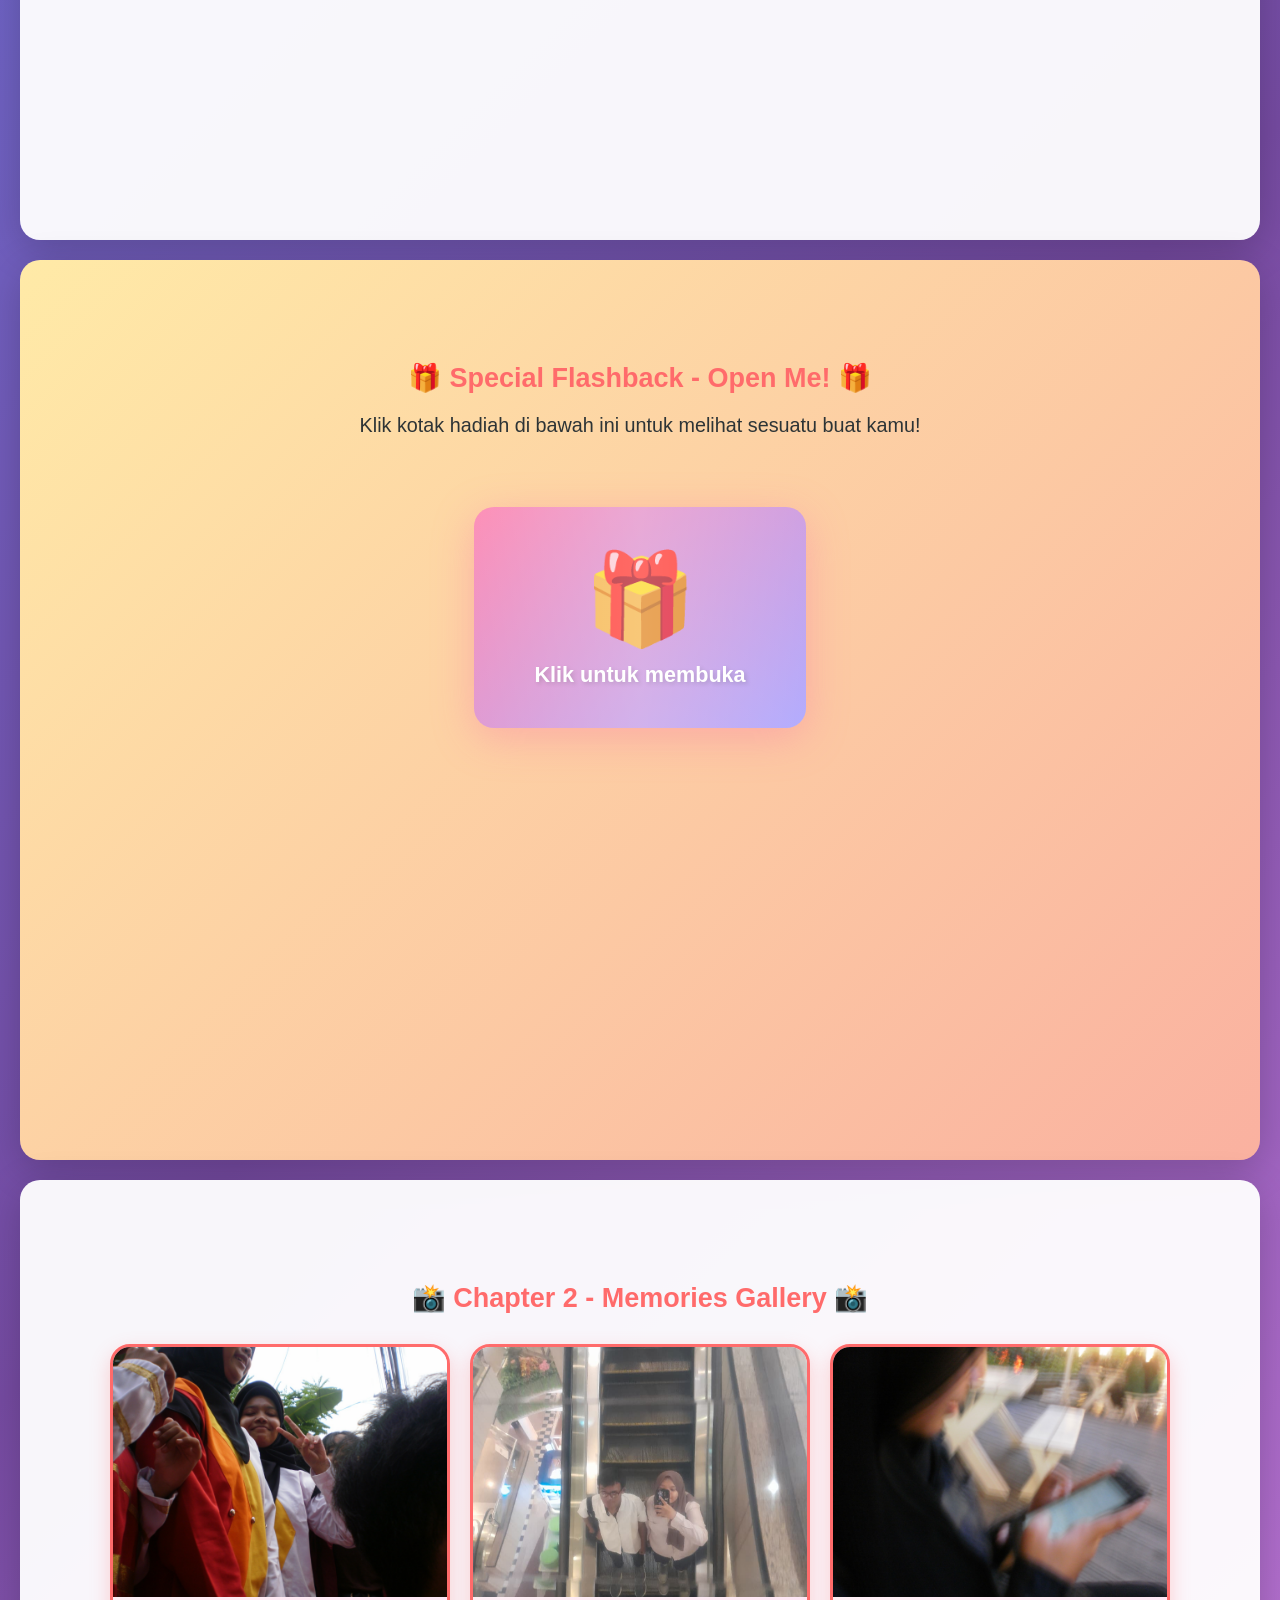
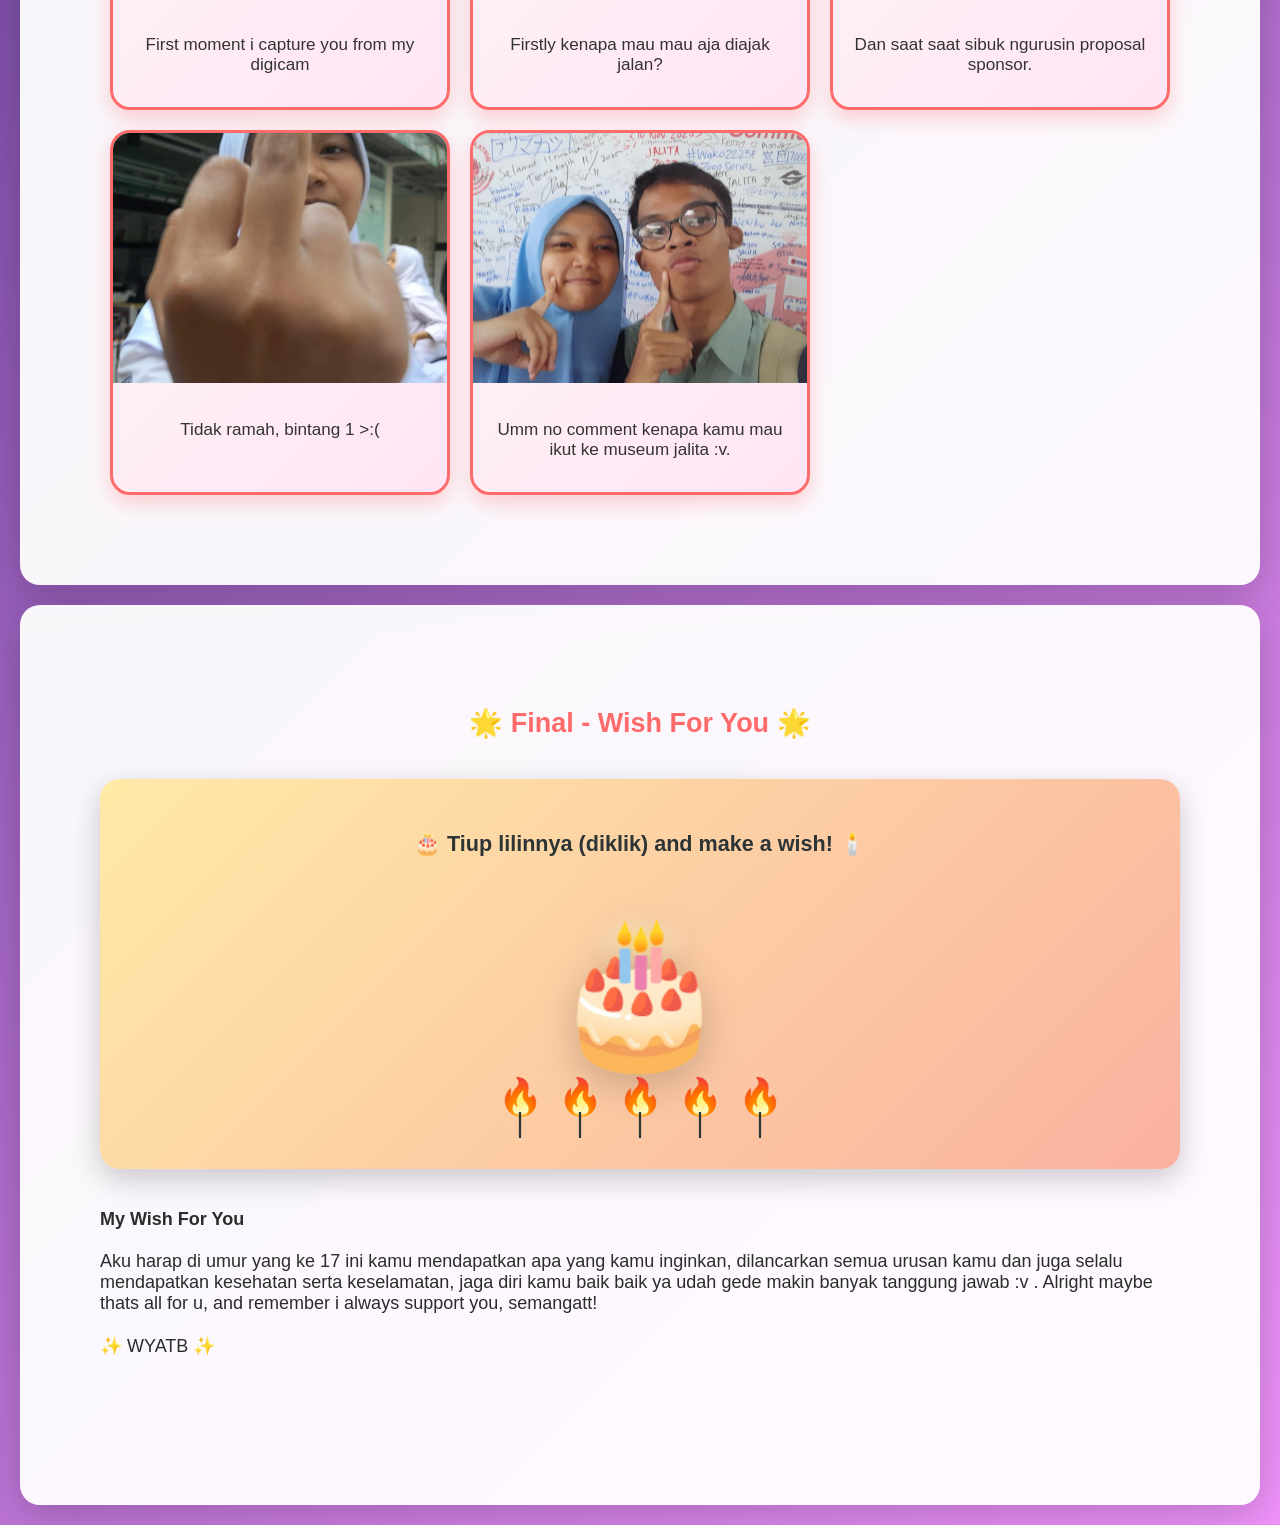
==== commit 0c8a8dec: "commitlast" ====
--- a/index.html
+++ b/index.html
@@ -137,7 +137,7 @@
       Aku harap di umur yang ke 17 ini kamu mendapatkan apa yang kamu inginkan, dilancarkan semua urusan kamu
       dan juga selalu mendapatkan kesehatan serta keselamatan, jaga diri kamu baik baik ya udah gede makin banyak tanggung jawab :v
       . Alright maybe thats all for u, and remember i always support you, semangatt!
-      <br><br>✨ WYATB FOR YOU ✨
+      <br><br>✨ WYATB ✨
     </p>
   </section>
 
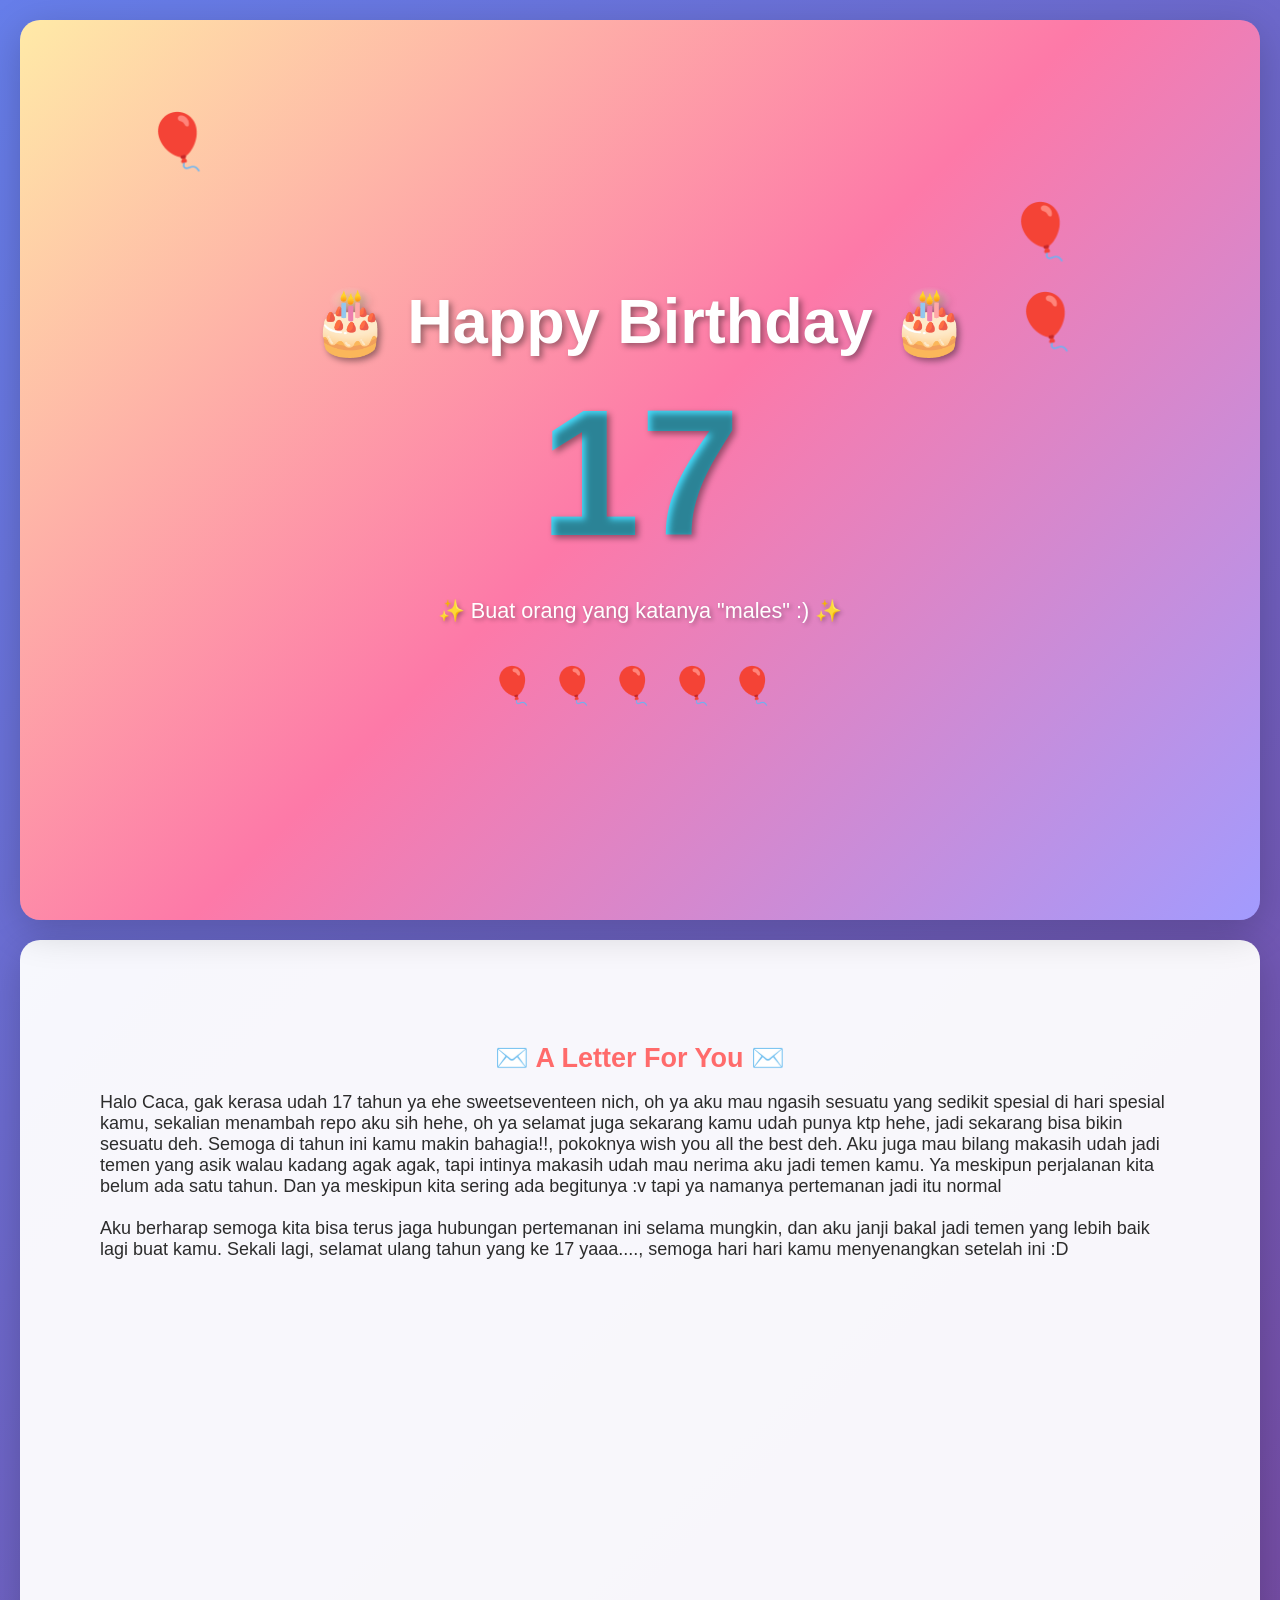
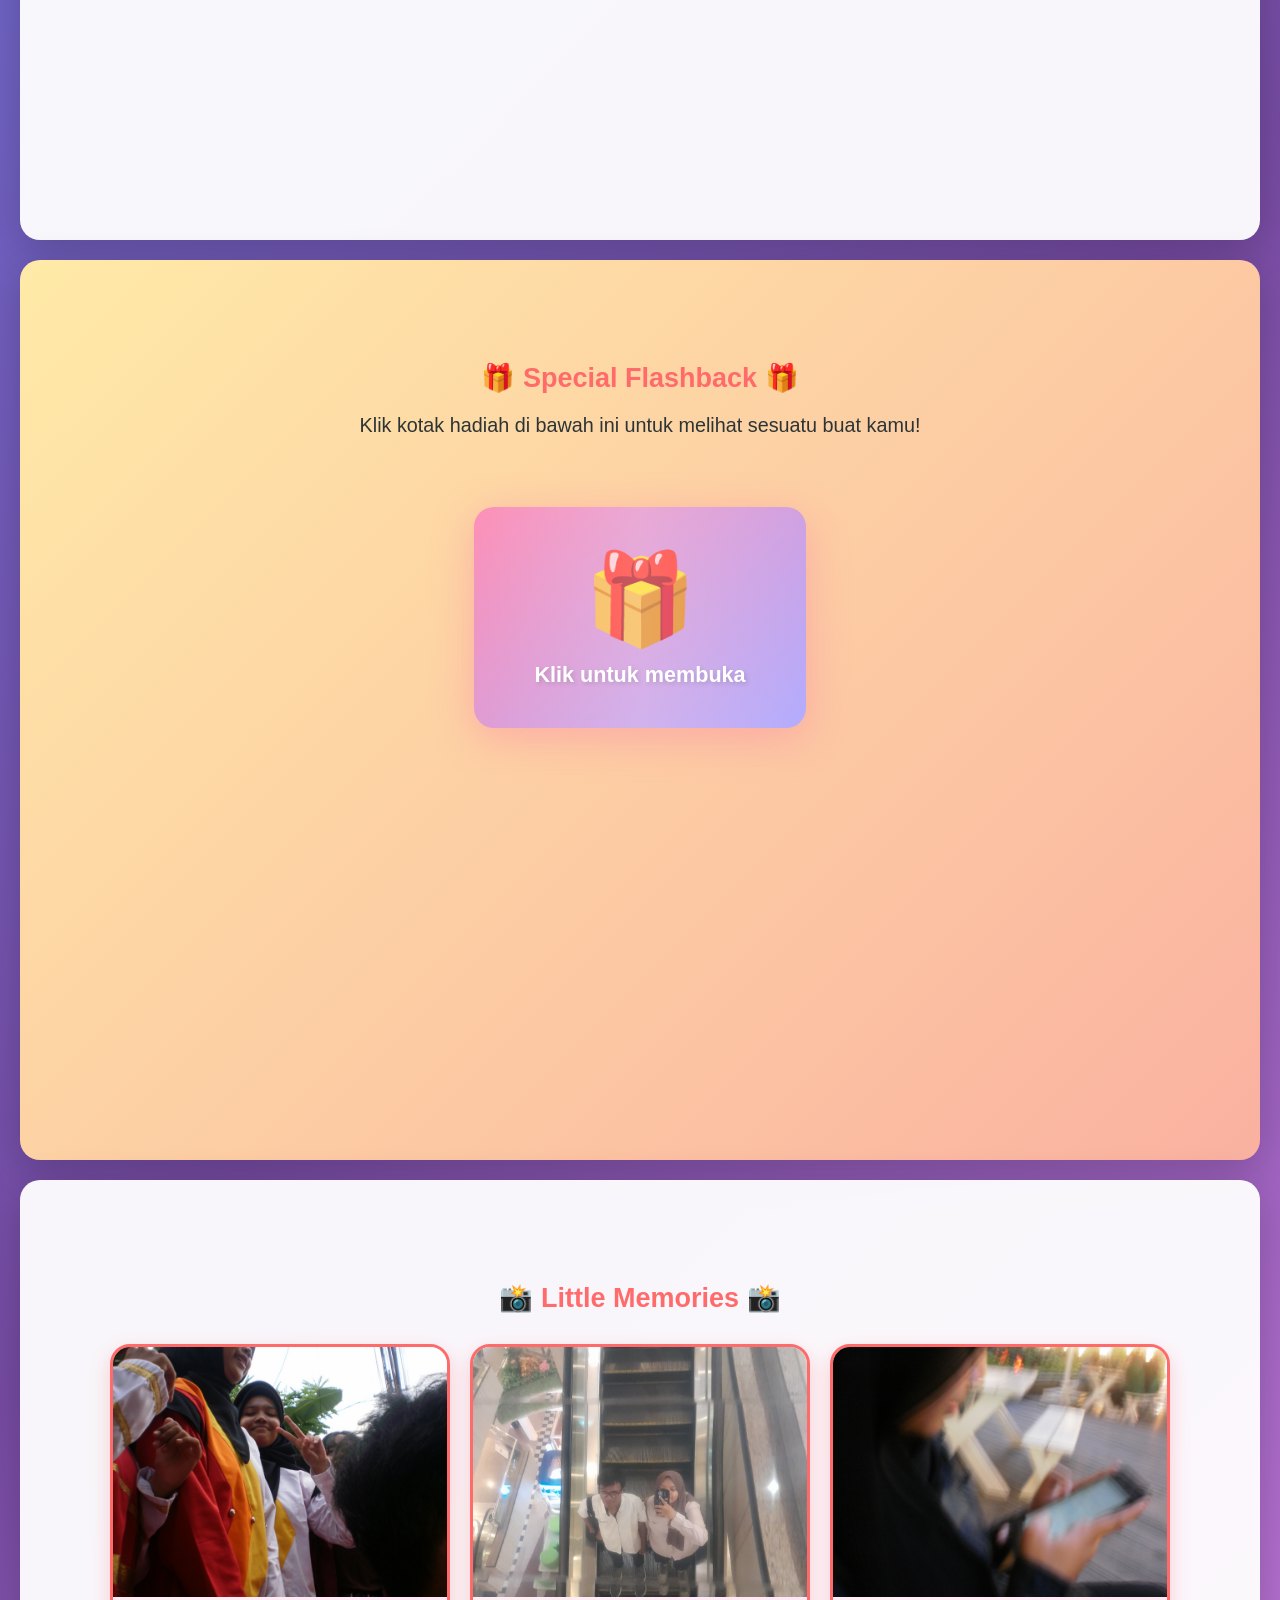
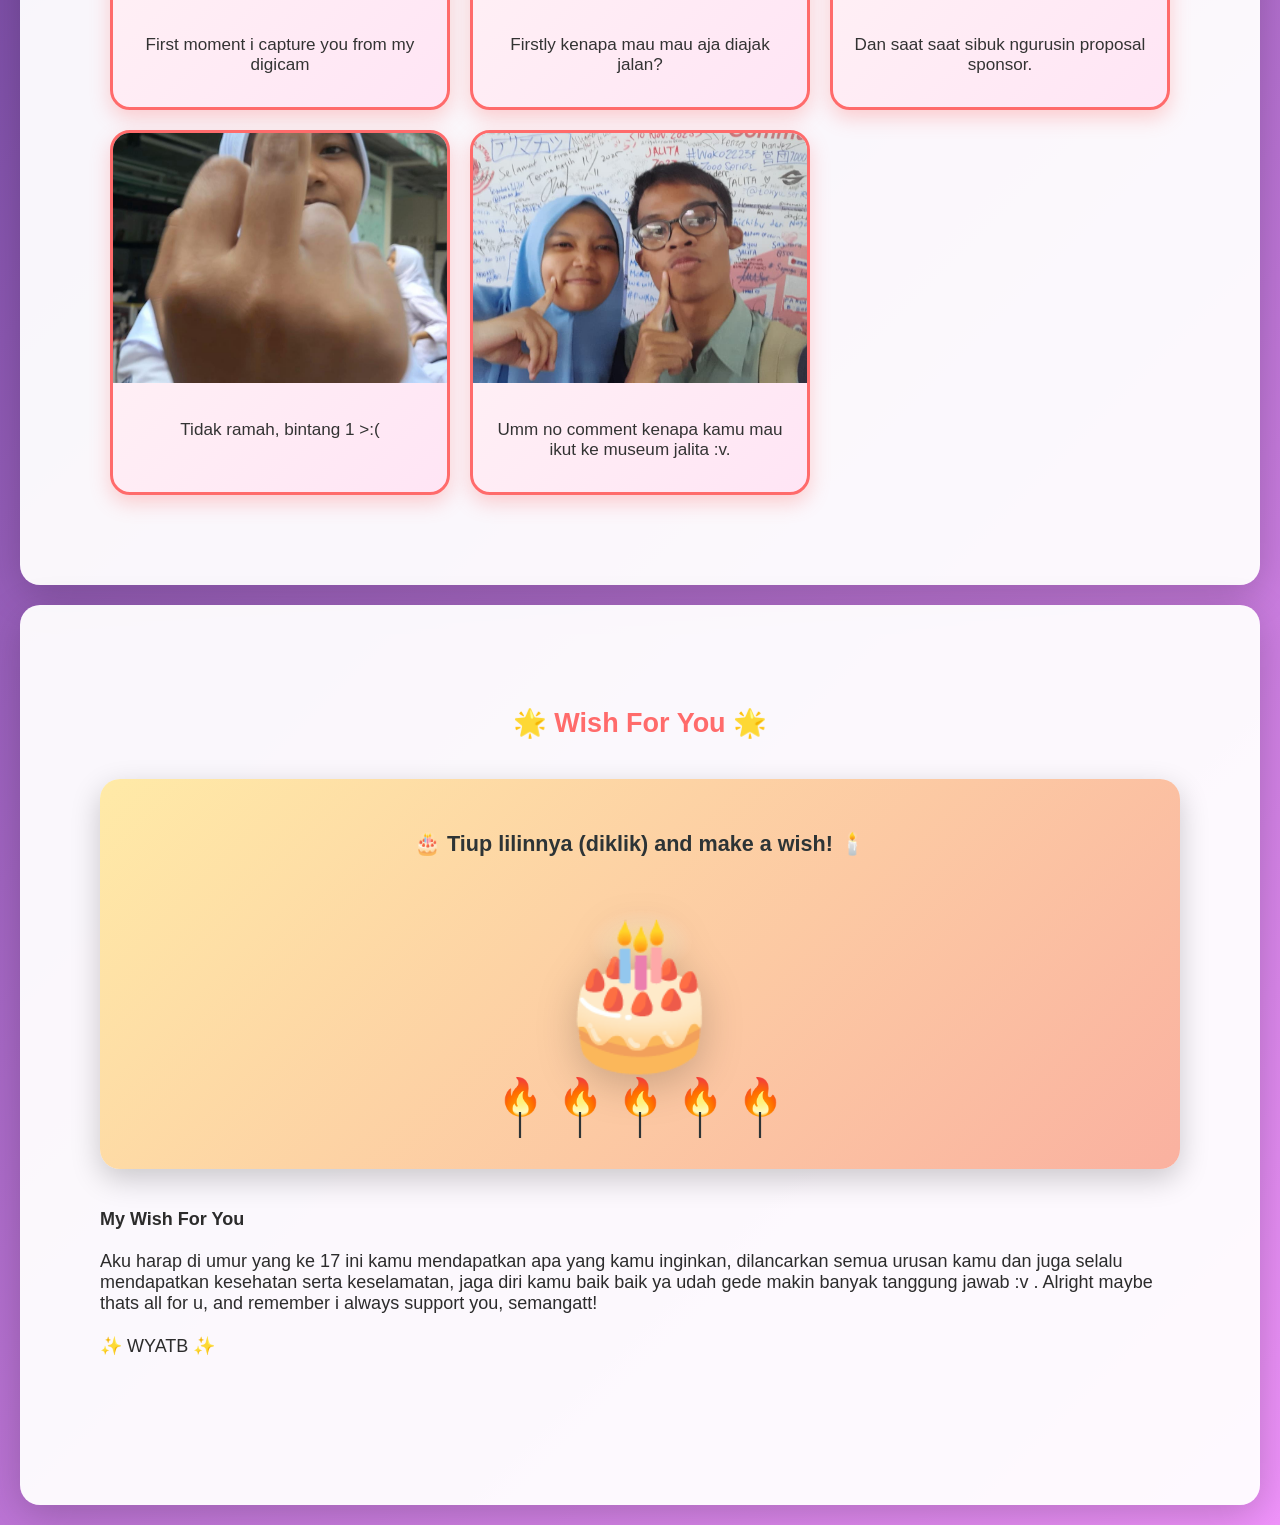
==== commit 11d55a3c: "commitlast1" ====
--- a/index.html
+++ b/index.html
@@ -18,7 +18,7 @@
   </section>
 
   <section class="page">
-    <h2>✉️ Chapter 1 - A Letter For You ✉️</h2>
+    <h2>✉️ A Letter For You ✉️</h2>
     <p>
       Halo Caca, gak kerasa udah 17 tahun ya ehe sweetseventeen nich, oh ya aku mau ngasih sesuatu yang sedikit spesial di hari spesial kamu,
       sekalian menambah repo aku sih hehe, oh ya selamat juga sekarang kamu udah punya ktp hehe, jadi sekarang bisa bikin sesuatu deh.
@@ -31,7 +31,7 @@
   </section>
 
   <section class="page gift-section">
-    <h2>🎁 Special Flashback - Open Me! 🎁</h2>
+    <h2>🎁 Special Flashback 🎁</h2>
     <p class="gift-instruction">Klik kotak hadiah di bawah ini untuk melihat sesuatu buat kamu!</p>
     
     <div class="gift-container">
@@ -63,7 +63,7 @@
   </section>
 
   <section class="page gallery-section">
-  <h2>📸 Chapter 2 - Memories Gallery 📸</h2>
+  <h2>📸 Little Memories 📸</h2>
   <div class="gallery">
     <div class="card">
       <img src="foto1.jpeg">
@@ -94,7 +94,7 @@
 
 
   <section class="page final">
-    <h2>🌟 Final - Wish For You 🌟</h2>
+    <h2>🌟 Wish For You 🌟</h2>
     
     <div class="cake-container">
       <p class="cake-instruction">🎂 Tiup lilinnya (diklik) and make a wish! 🕯️</p>
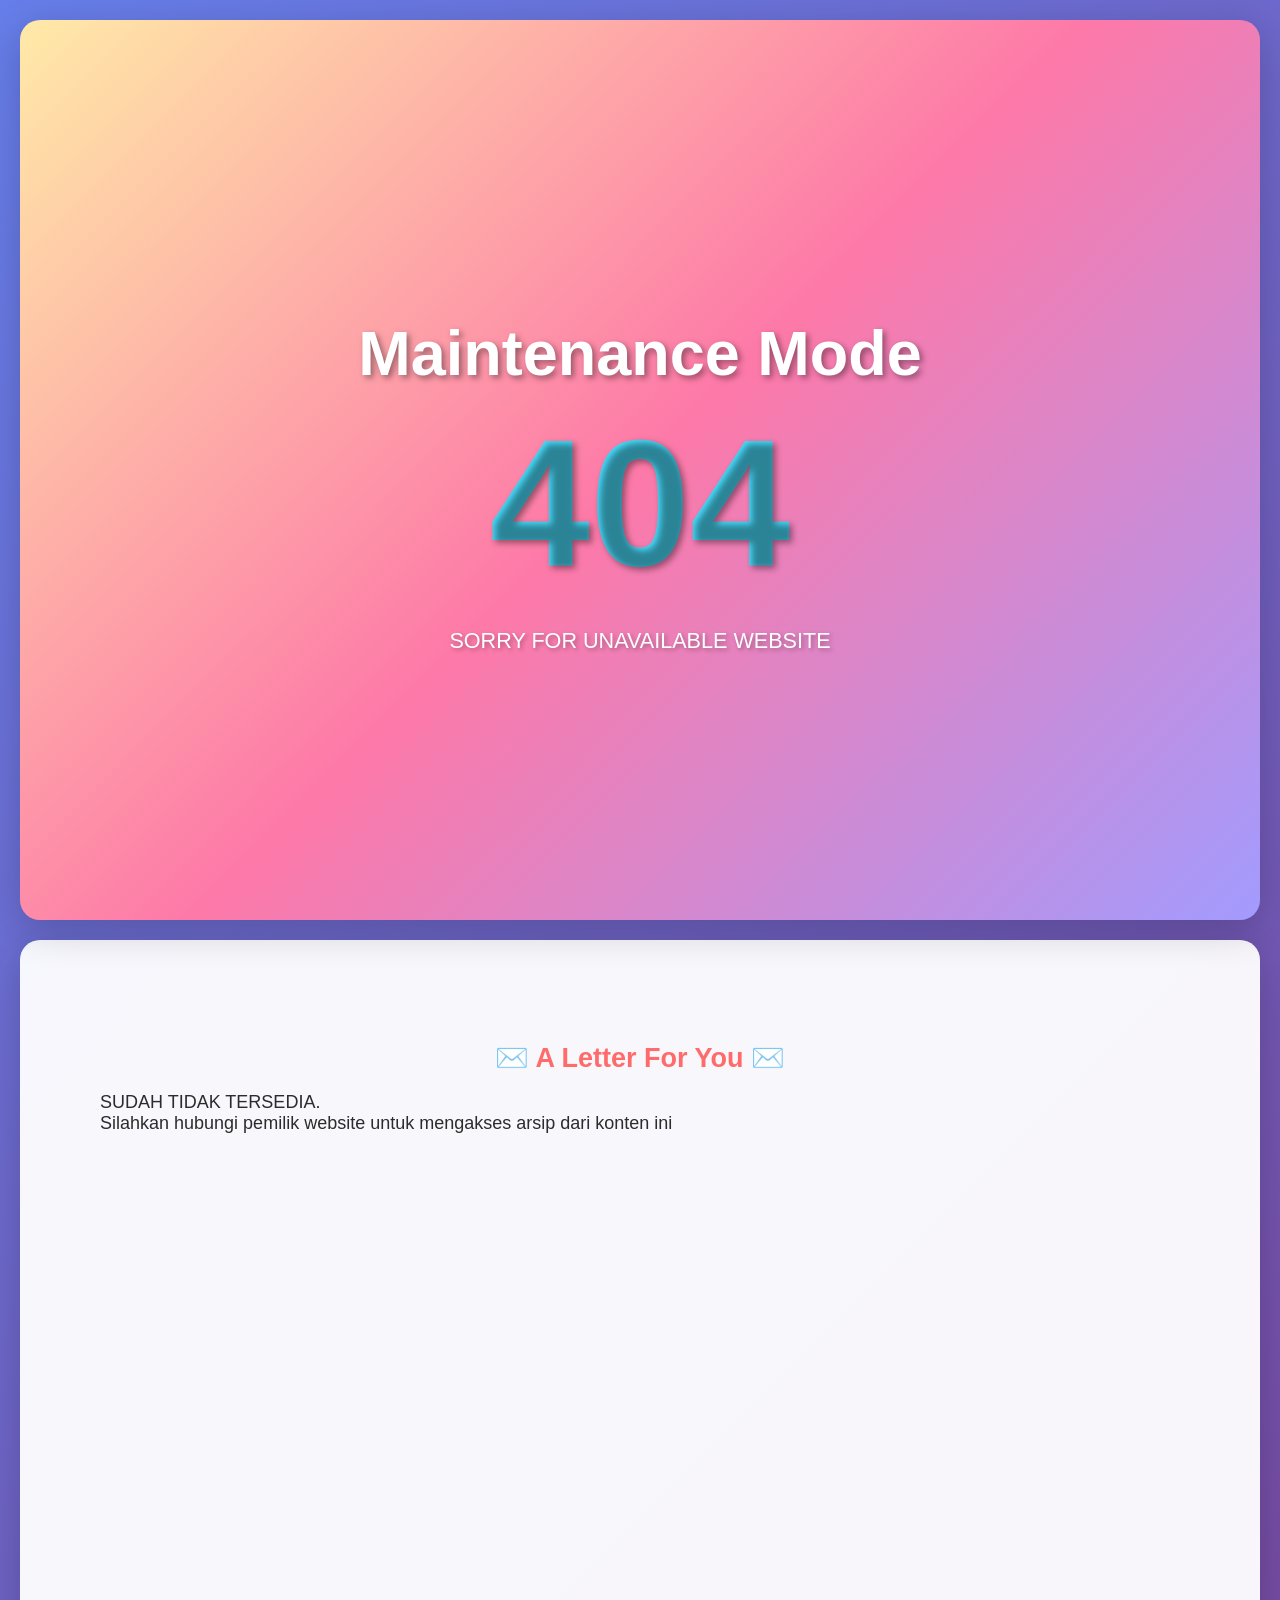
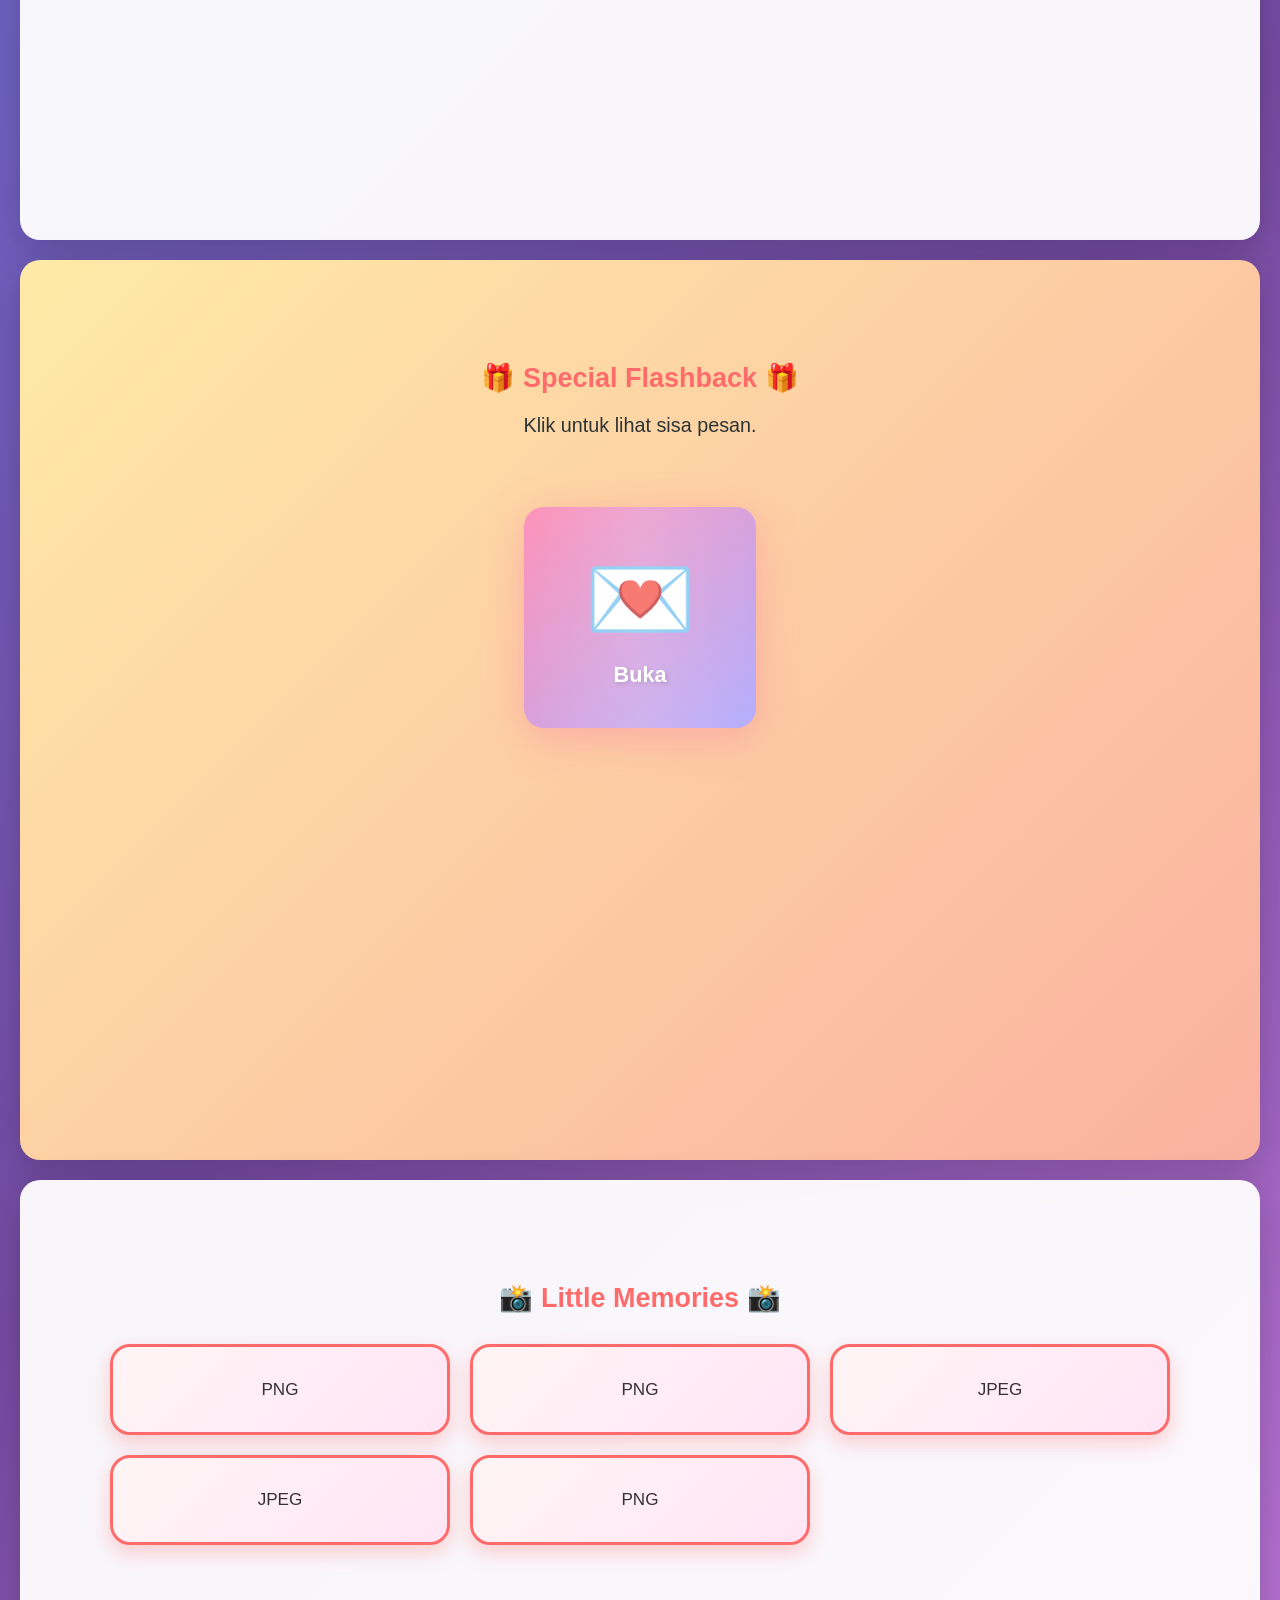
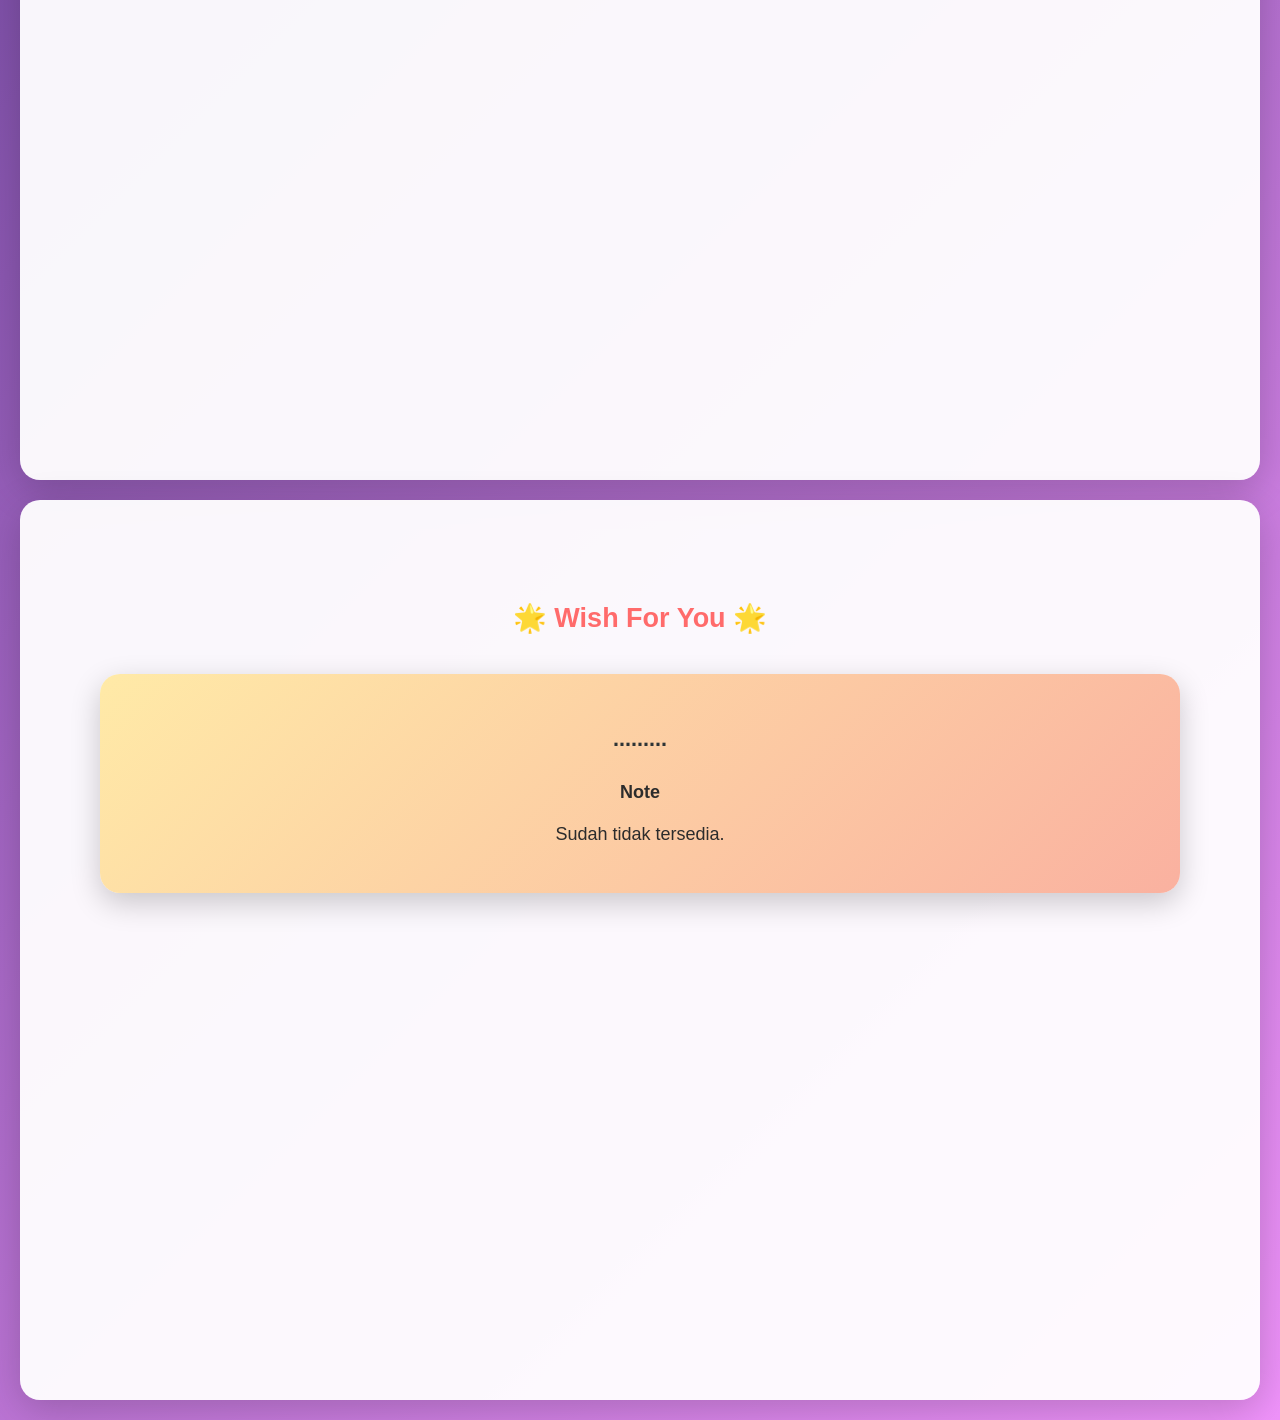
==== commit 0c4605c2: "committerakhir" ====
--- a/index.html
+++ b/index.html
@@ -2,62 +2,50 @@
 <html lang="en">
 <head>
   <meta name="viewport" content="width=device-width, initial-scale=1.0" charset="UTF-8">
-  <title>Happy Birthday</title>
+  <title>Maintenance Mode</title>
   <link rel="stylesheet" href="style.css">
 </head>
 <body>
 
   <section class="page cover">
-    <div class="balloons">🎈</div>
-    <div class="balloons">🎈</div>
-    <div class="balloons">🎈</div>
-    <h1 class="animated-title">🎂 Happy Birthday 🎂</h1>
-    <h1 class="big-number">17</h1>
-    <p class="subtitle">✨ Buat orang yang katanya "males" :) ✨</p>
-    <div class="confetti">🎈🎈🎈🎈🎈</div>
+    <h1 class="animated-title">Maintenance Mode</h1>
+    <h1 class="big-number">404</h1>
+    <p class="subtitle">SORRY FOR UNAVAILABLE WEBSITE</p>
   </section>
 
   <section class="page">
     <h2>✉️ A Letter For You ✉️</h2>
     <p>
-      Halo Caca, gak kerasa udah 17 tahun ya ehe sweetseventeen nich, oh ya aku mau ngasih sesuatu yang sedikit spesial di hari spesial kamu,
-      sekalian menambah repo aku sih hehe, oh ya selamat juga sekarang kamu udah punya ktp hehe, jadi sekarang bisa bikin sesuatu deh.
-      Semoga di tahun ini kamu makin bahagia!!, pokoknya wish you all the best deh.
-      Aku juga mau bilang makasih udah jadi temen yang asik walau kadang agak agak, tapi intinya makasih udah mau nerima aku jadi temen kamu.
-      Ya meskipun perjalanan kita belum ada satu tahun. Dan ya meskipun kita sering ada begitunya :v tapi ya namanya pertemanan jadi itu normal<br><br>
-      Aku berharap semoga kita bisa terus jaga hubungan pertemanan ini selama mungkin, dan aku janji bakal jadi temen yang lebih baik lagi buat kamu.
-      Sekali lagi, selamat ulang tahun yang ke 17 yaaa...., semoga hari hari kamu menyenangkan setelah ini :D
+      SUDAH TIDAK TERSEDIA. <br>
+      Silahkan hubungi pemilik website untuk mengakses arsip dari konten ini
     </p>
   </section>
 
   <section class="page gift-section">
     <h2>🎁 Special Flashback 🎁</h2>
-    <p class="gift-instruction">Klik kotak hadiah di bawah ini untuk melihat sesuatu buat kamu!</p>
+    <p class="gift-instruction">Klik untuk lihat sisa pesan.</p>
     
     <div class="gift-container">
       <div class="gift-box" id="giftBox">
-        <div class="gift-icon">🎁</div>
-        <p class="gift-text">Klik untuk membuka</p>
+        <div class="gift-icon">💌</div>
+        <p class="gift-text">Buka</p>
       </div>
     </div>
 
     <div class="surprise-cards hidden" id="surpriseCards">
       <div class="surprise-card">
-        <div class="card-emoji">💬</div>
-        <h3>Kata favorit</h3>
-        <p>"Males" - Jujur setiap conversation kata ini pasti muncul, dasar manusia males</p>
+        <h3>TXT</h3>
+        <p></p>
       </div>
       
       <div class="surprise-card">
-        <div class="card-emoji">🗣</div>
-        <h3>Best Quote</h3>
-        <p>"Gatau jangan nanya gw, gw pilih gatau karna gatau itu netral, gaada... gw itu netral kemana aja bisa"</p>
+        <h3>TXT</h3>
+        <p></p>
       </div>
       
       <div class="surprise-card">
-        <div class="card-emoji">🎼</div>
-        <h3>Top 1 music</h3>
-        <p>DO YOU THINK I FORGOT HER?, ga bosen bosen apaya :v, tapi kayanya udah berubah </p>
+        <h3>L</h3>
+        <p>Good things always haunt us</p>
       </div>
     </div>
   </section>
@@ -66,28 +54,28 @@
   <h2>📸 Little Memories 📸</h2>
   <div class="gallery">
     <div class="card">
-      <img src="foto1.jpeg">
-      <p>First moment i capture you from my digicam</p>
+      <div class="card-emoji"></div>
+      <p>PNG</p>
     </div>
 
     <div class="card">
-      <img src="foto2.jpeg">
-      <p>Firstly kenapa mau mau aja diajak jalan?</p>
+      <div class="card-emoji"></div>
+      <p>PNG</p>
     </div>
 
     <div class="card">
-      <img src="foto3.jpeg">
-      <p>Dan saat saat sibuk ngurusin proposal sponsor.</p>
+      <div class="card-emoji"></div>
+      <p>JPEG</p>
     </div>
 
     <div class="card">
-      <img src="foto4.jpeg">
-      <p>Tidak ramah, bintang 1 >:(</p>
+      <div class="card-emoji"></div>
+      <p>JPEG</p>
     </div>
 
     <div class="card">
-      <img src="foto5.jpeg">
-      <p>Umm no comment kenapa kamu mau ikut ke museum jalita :v.</p>
+      <div class="card-emoji"></div>
+      <p>PNG</p>
     </div>
   </div>
   </section>
@@ -97,47 +85,12 @@
     <h2>🌟 Wish For You 🌟</h2>
     
     <div class="cake-container">
-      <p class="cake-instruction">🎂 Tiup lilinnya (diklik) and make a wish! 🕯️</p>
-      
-      <div class="birthday-cake">
-        <div class="cake-body">🎂</div>
-        <div class="candles" id="candles">
-          <div class="candle" data-id="1">
-            <div class="flame">🔥</div>
-            <div class="wick">|</div>
-          </div>
-          <div class="candle" data-id="2">
-            <div class="flame">🔥</div>
-            <div class="wick">|</div>
-          </div>
-          <div class="candle" data-id="3">
-            <div class="flame">🔥</div>
-            <div class="wick">|</div>
-          </div>
-          <div class="candle" data-id="4">
-            <div class="flame">🔥</div>
-            <div class="wick">|</div>
-          </div>
-          <div class="candle" data-id="5">
-            <div class="flame">🔥</div>
-            <div class="wick">|</div>
-          </div>
-        </div>
-      </div>
-      
-      <div class="wish-message hidden" id="wishMessage">
-        <div class="wish-text">
-          ✨ Hope your wish will become true! ✨
-        </div>
-      </div>
-    </div>
+      <p class="cake-instruction">.........</p>
+
 
     <p>
-      <strong>My Wish For You</strong><br><br>
-      Aku harap di umur yang ke 17 ini kamu mendapatkan apa yang kamu inginkan, dilancarkan semua urusan kamu
-      dan juga selalu mendapatkan kesehatan serta keselamatan, jaga diri kamu baik baik ya udah gede makin banyak tanggung jawab :v
-      . Alright maybe thats all for u, and remember i always support you, semangatt!
-      <br><br>✨ WYATB ✨
+      <strong>Note</strong><br><br>
+      Sudah tidak tersedia.
     </p>
   </section>
 
